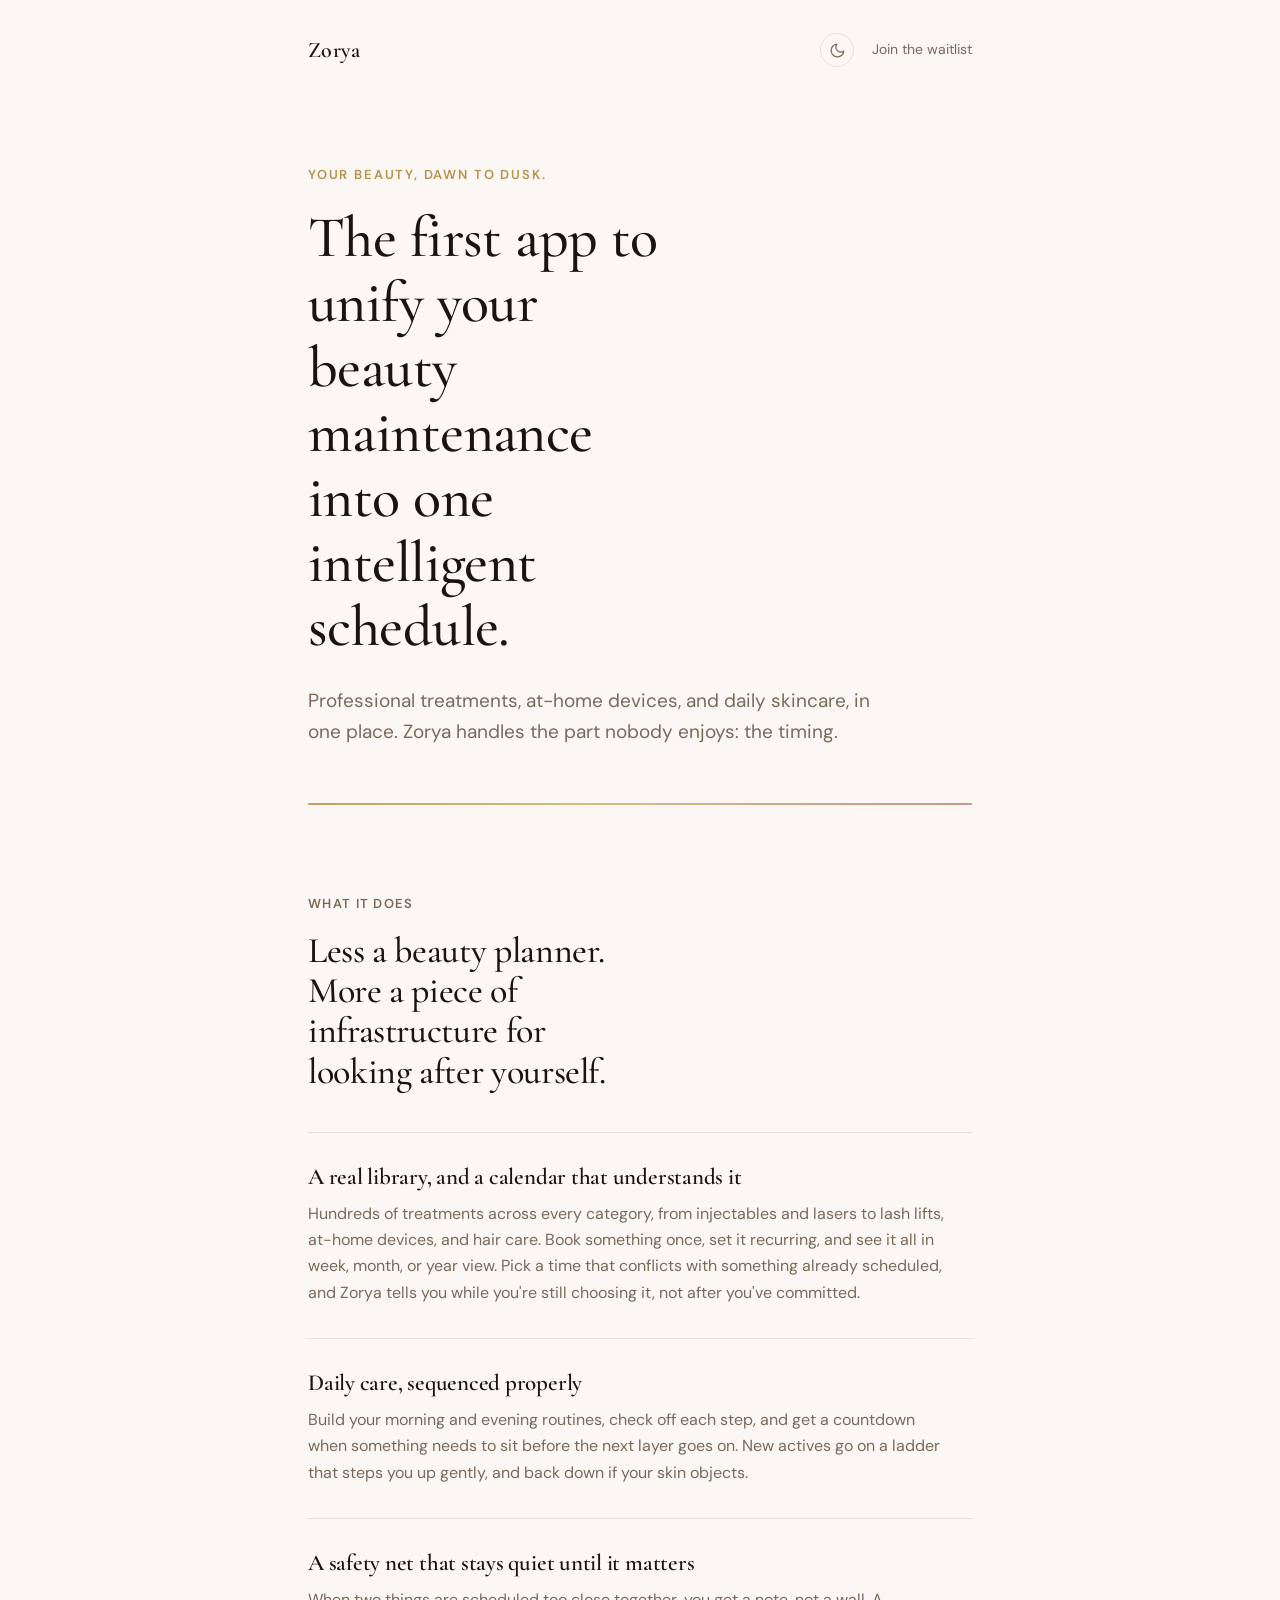
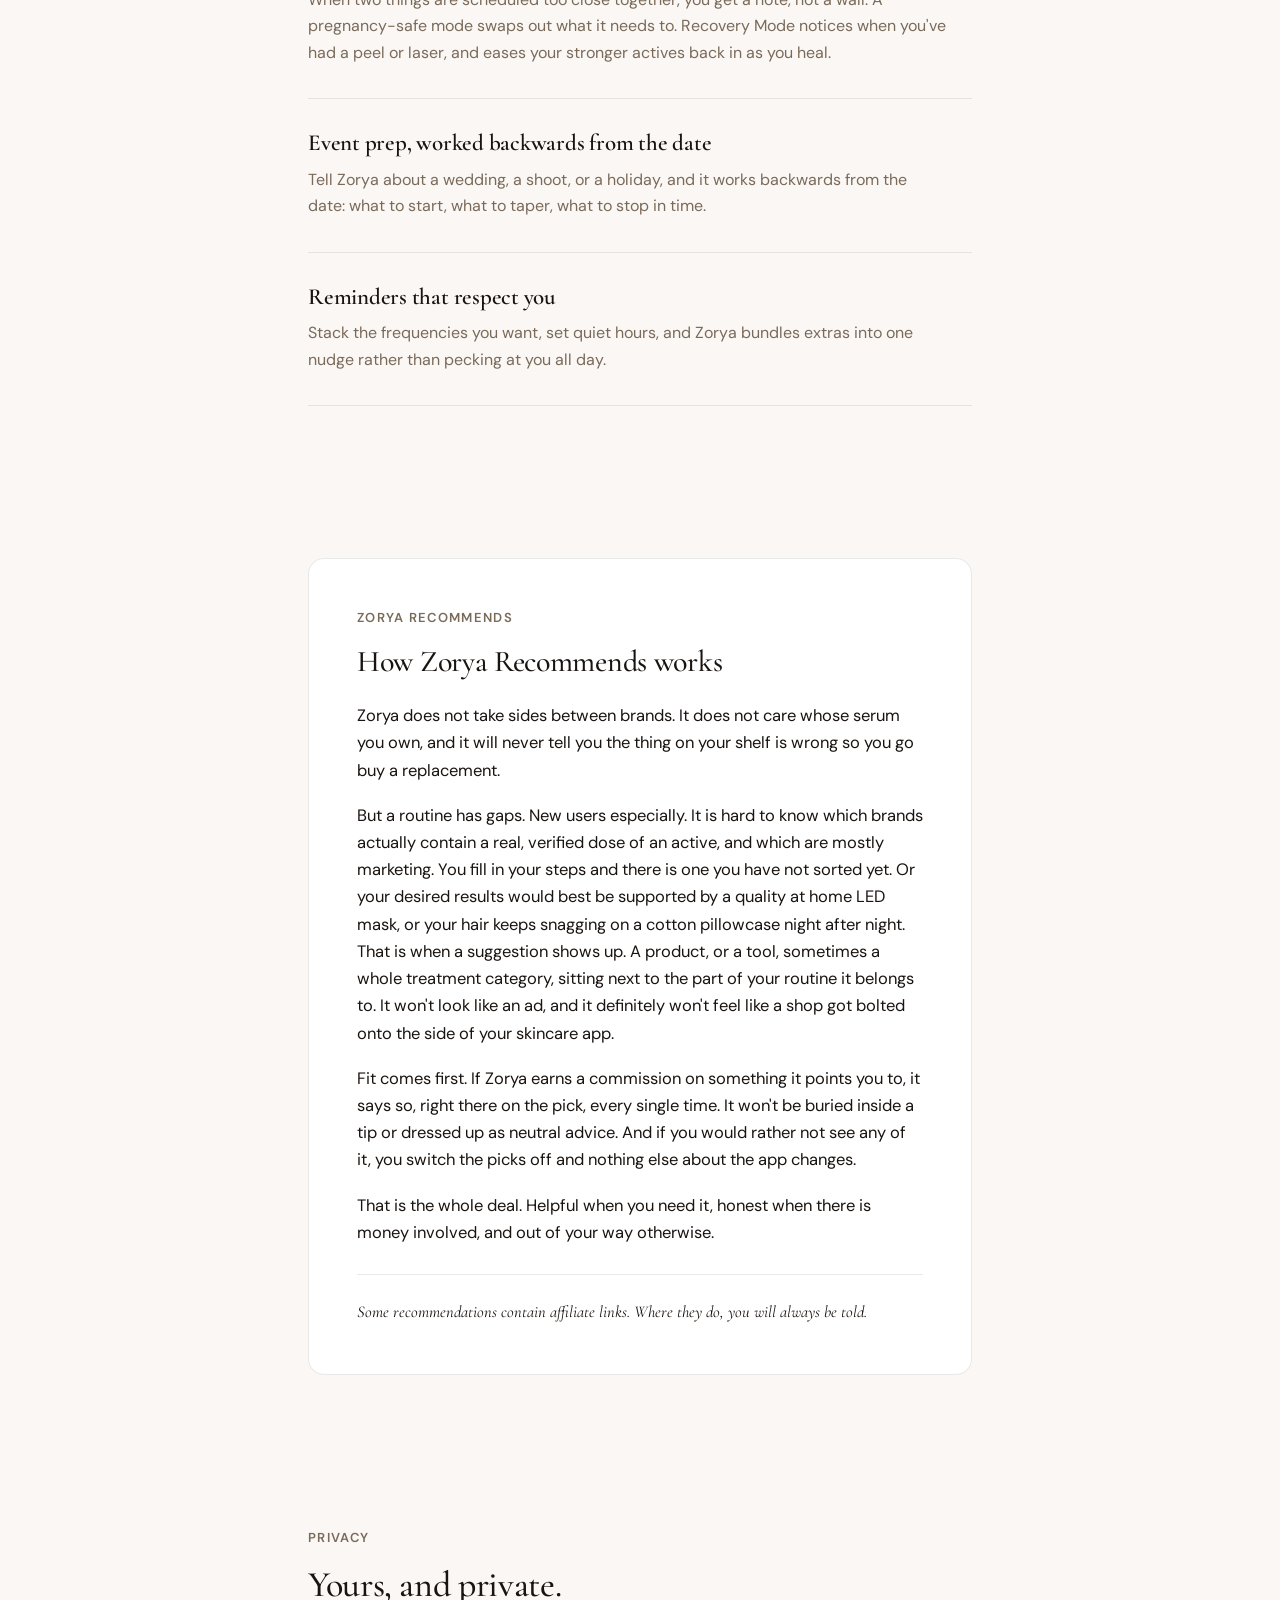
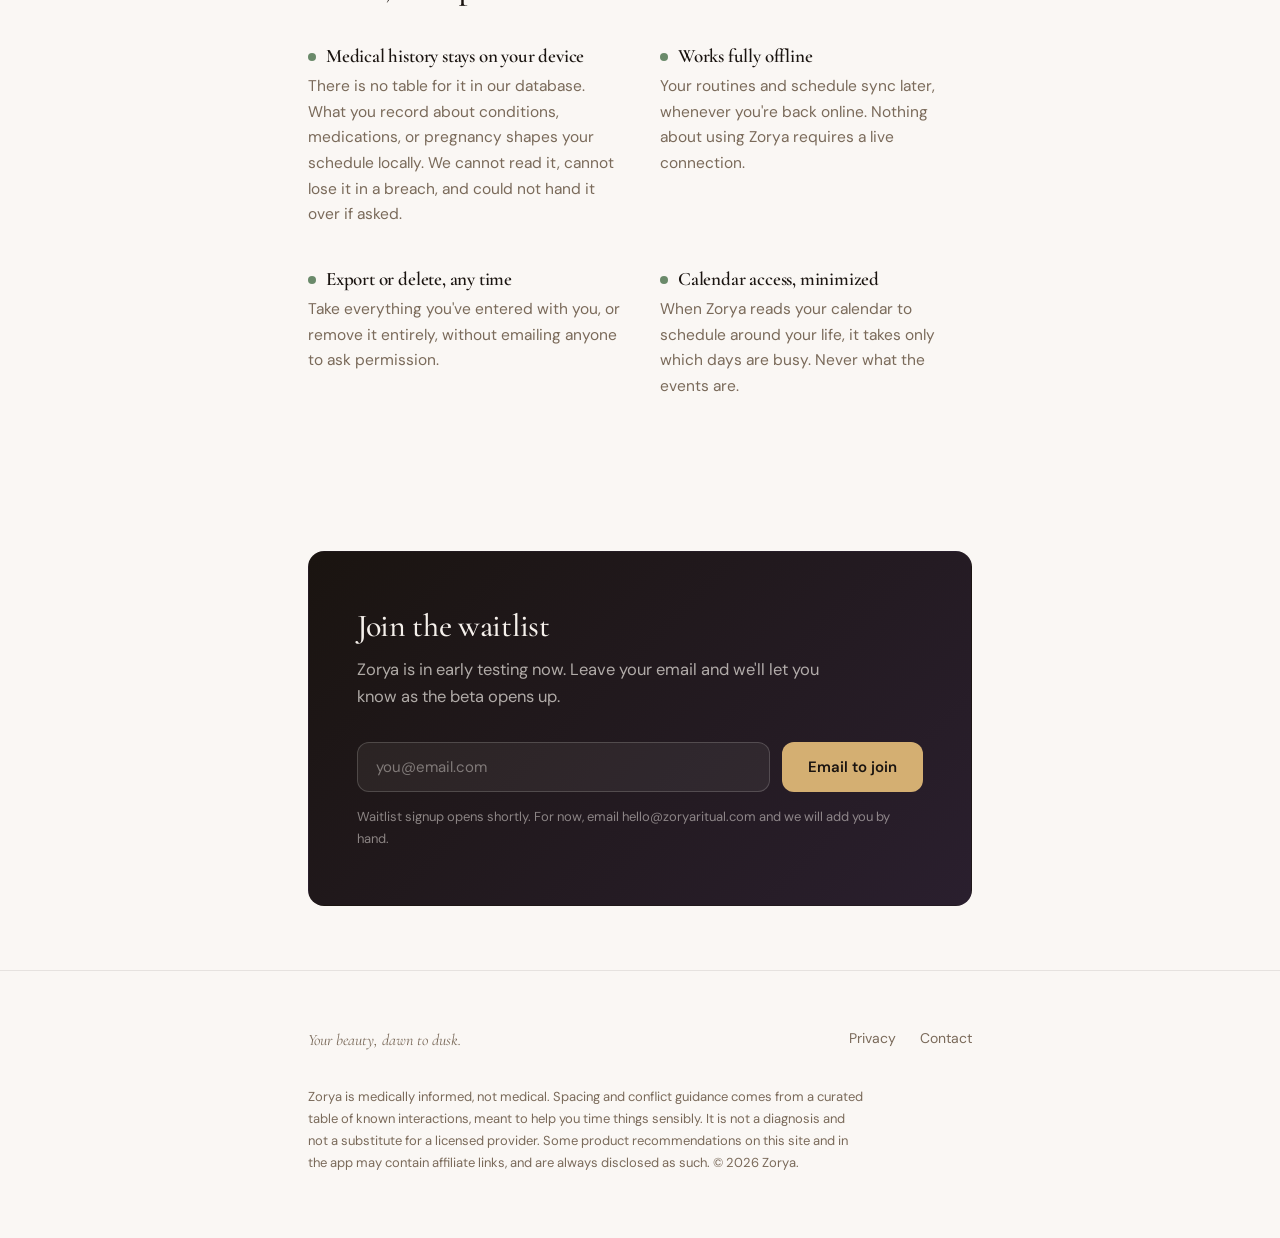
==== index.html @ 67a63877 "Launch zoryaritual.com Static landing page for Zorya, hosted on GitHub Pages.  - index.html: landing" ====
<!DOCTYPE html>
<html lang="en">
<head>
<meta charset="UTF-8">
<meta name="viewport" content="width=device-width, initial-scale=1.0">
<title>Zorya | Beauty infrastructure for the modern routine</title>
<meta name="description" content="Zorya unifies professional treatments, at-home devices, and daily skincare into one intelligently scheduled system.">
<link rel="canonical" href="https://zoryaritual.com/">

<!-- Link previews (messages, socials) -->
<meta property="og:type" content="website">
<meta property="og:site_name" content="Zorya">
<meta property="og:url" content="https://zoryaritual.com/">
<meta property="og:title" content="Zorya | Beauty infrastructure for the modern routine">
<meta property="og:description" content="Professional treatments, at-home devices, and daily skincare, in one place. Zorya handles the part nobody enjoys: the timing.">
<meta name="twitter:card" content="summary_large_image">
<meta name="twitter:title" content="Zorya | Beauty infrastructure for the modern routine">
<meta name="twitter:description" content="Professional treatments, at-home devices, and daily skincare, in one place. Zorya handles the part nobody enjoys: the timing.">
<meta name="theme-color" content="#FAF7F4">

<link rel="icon" href="favicon.svg" type="image/svg+xml">
<link rel="preconnect" href="https://fonts.googleapis.com">
<link rel="preconnect" href="https://fonts.gstatic.com" crossorigin>
<link href="https://fonts.googleapis.com/css2?family=Cormorant+Garamond:ital,wght@0,400;0,500;0,600;1,400&family=DM+Sans:opsz,wght@9..40,400;9..40,500;9..40,600&display=swap" rel="stylesheet">

<!-- Set the theme before first paint so there is no flash. -->
<script>
(function () {
  try {
    var s = localStorage.getItem('zorya-theme');
    var d = s || (window.matchMedia('(prefers-color-scheme: dark)').matches ? 'dark' : 'light');
    document.documentElement.setAttribute('data-theme', d);
  } catch (e) {
    document.documentElement.setAttribute('data-theme', 'light');
  }
})();
</script>

<style>
  /* ---------- Theme tokens ----------
     Light is the original palette. Dark mirrors the app's "Glamour" theme
     from protocol-mobile/src/shared/theme/tokens.ts. */
  :root,
  :root[data-theme="light"] {
    --bg: #FAF7F4;
    --card: #FFFFFF;
    --subtle: #F5F0EB;
    --border: rgba(26, 20, 16, 0.09);
    --text: #1A1410;
    --muted: #7A6A5A;
    --gold: #B8924A;
    --gold-light: #D4AF72;
    --rose: #C4847A;
    --violet: #7A6490;
    --sage: #6A8A6A;

    /* Waitlist panel */
    --wl-a: #1A1410;
    --wl-b: #2A1F2E;
    --wl-border: transparent;
    --wl-text: #F5F0EB;
    --wl-text-muted: rgba(245, 240, 235, 0.68);
    --wl-note: rgba(245, 240, 235, 0.5);
    --wl-field-bg: rgba(245, 240, 235, 0.06);
    --wl-field-border: rgba(245, 240, 235, 0.18);
    --wl-placeholder: rgba(245, 240, 235, 0.42);
    --btn-bg: #D4AF72;
    --btn-bg-hover: #E4C08A;
    --btn-fg: #1A1410;
    --error: #E8A9A0;
  }

  :root[data-theme="dark"] {
    --bg: #0D0A12;
    --card: #17121F;
    --subtle: #201828;
    --border: #2E2240;
    --text: #F5F0EB;
    --muted: #9A8A7A;
    --gold: #C9A84C;
    --gold-light: #E0C070;
    --rose: #C4847A;
    --violet: #9B7FBF;
    --sage: #7AAA7A;

    --wl-a: #17121F;
    --wl-b: #2A1E3A;
    --wl-border: #2E2240;
    --wl-text: #F5F0EB;
    --wl-text-muted: rgba(245, 240, 235, 0.62);
    --wl-note: rgba(245, 240, 235, 0.45);
    --wl-field-bg: rgba(245, 240, 235, 0.05);
    --wl-field-border: #3A2E4A;
    --wl-placeholder: rgba(245, 240, 235, 0.38);
    --btn-bg: #E0C070;
    --btn-bg-hover: #EED08A;
    --btn-fg: #0D0A12;
    --error: #E8A9A0;
  }

  * { box-sizing: border-box; }

  html { scroll-behavior: smooth; }

  body {
    margin: 0;
    background: var(--bg);
    color: var(--text);
    font-family: 'DM Sans', sans-serif;
    font-size: 17px;
    line-height: 1.65;
    -webkit-font-smoothing: antialiased;
    transition: background-color 0.3s ease, color 0.3s ease;
  }

  h1, h2, h3 {
    font-family: 'Cormorant Garamond', serif;
    font-weight: 500;
    line-height: 1.12;
    margin: 0;
    letter-spacing: -0.01em;
  }

  p { margin: 0; }

  a { color: inherit; }

  .wrap {
    max-width: 720px;
    margin: 0 auto;
    padding: 0 28px;
  }

  /* ---------- Nav ---------- */
  .nav {
    padding: 32px 0 0;
  }
  .nav .wrap {
    display: flex;
    align-items: center;
    justify-content: space-between;
    gap: 16px;
  }
  .wordmark {
    font-family: 'Cormorant Garamond', serif;
    font-size: 22px;
    font-weight: 600;
    letter-spacing: 0.02em;
  }
  .nav-right {
    display: flex;
    align-items: center;
    gap: 18px;
  }
  .nav-link {
    font-size: 14px;
    color: var(--muted);
    text-decoration: none;
    border-bottom: 1px solid transparent;
    transition: border-color 0.2s ease, color 0.2s ease;
  }
  .nav-link:hover { color: var(--text); border-color: var(--gold); }

  .theme-toggle {
    display: inline-flex;
    align-items: center;
    justify-content: center;
    width: 34px;
    height: 34px;
    padding: 0;
    border-radius: 50%;
    border: 1px solid var(--border);
    background: transparent;
    color: var(--muted);
    cursor: pointer;
    transition: color 0.2s ease, border-color 0.2s ease, background 0.2s ease;
  }
  .theme-toggle:hover {
    color: var(--gold);
    border-color: var(--gold);
  }
  .theme-toggle:focus-visible {
    outline: 2px solid var(--gold);
    outline-offset: 2px;
  }
  .theme-toggle svg { width: 17px; height: 17px; display: block; }
  :root[data-theme="dark"] .theme-toggle .icon-moon,
  :root[data-theme="light"] .theme-toggle .icon-sun { display: none; }

  /* ---------- Hero ---------- */
  .hero {
    padding: 96px 0 0;
  }
  .eyebrow {
    font-size: 13px;
    letter-spacing: 0.14em;
    text-transform: uppercase;
    color: var(--gold);
    font-weight: 600;
    margin-bottom: 20px;
    display: block;
  }
  .hero h1 {
    font-size: clamp(38px, 6vw, 58px);
    max-width: 13ch;
  }
  .hero .sub {
    margin-top: 26px;
    font-size: 19px;
    color: var(--muted);
    max-width: 46ch;
    line-height: 1.6;
  }

  /* ---------- Signature: dawn-to-dusk thread ---------- */
  .thread {
    margin-top: 56px;
    height: 2px;
    width: 100%;
    border-radius: 2px;
    background: linear-gradient(
      90deg,
      var(--gold) 0%,
      var(--gold-light) 22%,
      var(--rose) 50%,
      var(--violet) 78%,
      var(--gold) 100%
    );
    background-size: 200% 100%;
    animation: drift 14s linear infinite;
    opacity: 0.85;
  }
  @keyframes drift {
    0% { background-position: 0% 0%; }
    100% { background-position: 200% 0%; }
  }

  /* ---------- Sections ---------- */
  section { padding: 88px 0; }
  section.tight { padding: 64px 0; }

  .section-label {
    font-size: 13px;
    letter-spacing: 0.1em;
    text-transform: uppercase;
    color: var(--muted);
    font-weight: 600;
    margin-bottom: 16px;
    display: block;
  }

  h2.section-title {
    font-size: clamp(28px, 4vw, 36px);
    max-width: 20ch;
    margin-bottom: 40px;
  }

  /* ---------- Capability list ---------- */
  .capabilities {
    display: flex;
    flex-direction: column;
  }
  .capability {
    padding: 32px 0;
    border-top: 1px solid var(--border);
  }
  .capability:last-child { border-bottom: 1px solid var(--border); }
  .capability h3 {
    font-size: 23px;
    font-weight: 600;
    margin-bottom: 10px;
    color: var(--text);
  }
  .capability p {
    color: var(--muted);
    font-size: 16px;
    max-width: 58ch;
  }

  /* ---------- Recommends card ---------- */
  .recommends {
    background: var(--card);
    border-radius: 16px;
    padding: 48px;
    border: 1px solid var(--border);
    transition: background-color 0.3s ease, border-color 0.3s ease;
  }
  .recommends h2 {
    font-size: 30px;
    margin-bottom: 24px;
  }
  .recommends p {
    color: var(--text);
    margin-bottom: 18px;
    font-size: 16.5px;
  }
  .recommends p:last-of-type { margin-bottom: 0; }
  .disclosure-line {
    margin-top: 28px;
    padding-top: 24px;
    border-top: 1px solid var(--border);
    font-style: italic;
    font-family: 'Cormorant Garamond', serif;
    font-size: 17px;
    color: var(--rose);
  }

  /* ---------- Privacy ---------- */
  .privacy-grid {
    display: grid;
    grid-template-columns: 1fr 1fr;
    gap: 40px;
  }
  .privacy-item h3 {
    font-size: 19px;
    font-weight: 600;
    margin-bottom: 8px;
  }
  .privacy-item p {
    color: var(--muted);
    font-size: 15.5px;
  }
  .privacy-item .mark {
    display: inline-block;
    width: 8px;
    height: 8px;
    border-radius: 50%;
    background: var(--sage);
    margin-right: 10px;
    margin-bottom: 1px;
  }

  /* ---------- Waitlist ---------- */
  .waitlist {
    background: linear-gradient(135deg, var(--wl-a) 0%, var(--wl-b) 100%);
    border: 1px solid var(--wl-border);
    border-radius: 16px;
    padding: 56px 48px;
    text-align: left;
    transition: background 0.3s ease, border-color 0.3s ease;
  }
  .waitlist h2 {
    color: var(--wl-text);
    font-size: 32px;
    margin-bottom: 12px;
  }
  .waitlist p.lead {
    color: var(--wl-text-muted);
    font-size: 16.5px;
    max-width: 44ch;
    margin-bottom: 32px;
  }
  .form-row {
    display: flex;
    gap: 12px;
    flex-wrap: wrap;
  }
  .form-row input[type="email"] {
    flex: 1;
    min-width: 220px;
    padding: 14px 18px;
    border-radius: 12px;
    border: 1px solid var(--wl-field-border);
    background: var(--wl-field-bg);
    color: var(--wl-text);
    font-family: 'DM Sans', sans-serif;
    font-size: 15px;
    outline: none;
    transition: border-color 0.2s ease;
  }
  .form-row input[type="email"]::placeholder { color: var(--wl-placeholder); }
  .form-row input[type="email"]:focus { border-color: var(--gold-light); }
  .form-row button {
    padding: 14px 26px;
    border-radius: 12px;
    border: none;
    background: var(--btn-bg);
    color: var(--btn-fg);
    font-family: 'DM Sans', sans-serif;
    font-weight: 600;
    font-size: 15px;
    cursor: pointer;
    transition: background 0.2s ease;
  }
  .form-row button:hover { background: var(--btn-bg-hover); }
  .form-row button[disabled] { opacity: 0.6; cursor: default; }
  .form-row button:focus-visible,
  .form-row input:focus-visible { outline: 2px solid var(--gold-light); outline-offset: 2px; }
  .form-note {
    margin-top: 14px;
    font-size: 13px;
    color: var(--wl-note);
  }
  .form-success {
    display: none;
    color: var(--wl-text);
    font-size: 16px;
    padding: 14px 0 0;
  }
  .form-success.visible { display: block; }
  .form-error {
    display: none;
    color: var(--error);
    font-size: 14px;
    padding: 12px 0 0;
  }
  .form-error.visible { display: block; }

  /* ---------- Footer ---------- */
  footer {
    padding: 56px 0 64px;
    border-top: 1px solid var(--border);
  }
  .footer-grid {
    display: flex;
    justify-content: space-between;
    align-items: flex-start;
    flex-wrap: wrap;
    gap: 24px;
  }
  .footer-links {
    display: flex;
    gap: 24px;
    flex-wrap: wrap;
  }
  .footer-links a {
    font-size: 14px;
    color: var(--muted);
    text-decoration: none;
  }
  .footer-links a:hover { color: var(--text); }
  .footer-tag {
    font-family: 'Cormorant Garamond', serif;
    font-style: italic;
    font-size: 16px;
    color: var(--muted);
  }
  .disclosure-footer {
    margin-top: 32px;
    font-size: 13px;
    color: var(--muted);
    line-height: 1.7;
    max-width: 62ch;
  }

  @media (max-width: 640px) {
    .privacy-grid { grid-template-columns: 1fr; }
    .recommends { padding: 32px 24px; }
    .waitlist { padding: 40px 26px; }
    section { padding: 64px 0; }
    .hero { padding: 64px 0 0; }
  }

  @media (prefers-reduced-motion: reduce) {
    .thread { animation: none; }
    html { scroll-behavior: auto; }
    body, .recommends, .waitlist { transition: none; }
  }
</style>
</head>
<body>

  <nav class="nav">
    <div class="wrap">
      <span class="wordmark">Zorya</span>
      <div class="nav-right">
        <button id="theme-toggle" class="theme-toggle" type="button" aria-label="Switch to dark mode" aria-pressed="false">
          <svg class="icon-moon" viewBox="0 0 24 24" fill="none" stroke="currentColor" stroke-width="1.7" stroke-linecap="round" stroke-linejoin="round" aria-hidden="true">
            <path d="M21 12.79A9 9 0 1 1 11.21 3 7 7 0 0 0 21 12.79z"/>
          </svg>
          <svg class="icon-sun" viewBox="0 0 24 24" fill="none" stroke="currentColor" stroke-width="1.7" stroke-linecap="round" stroke-linejoin="round" aria-hidden="true">
            <circle cx="12" cy="12" r="4.2"/>
            <path d="M12 2v2.2M12 19.8V22M4.5 4.5l1.6 1.6M17.9 17.9l1.6 1.6M2 12h2.2M19.8 12H22M4.5 19.5l1.6-1.6M17.9 6.1l1.6-1.6"/>
          </svg>
        </button>
        <a class="nav-link" href="#waitlist">Join the waitlist</a>
      </div>
    </div>
  </nav>

  <header class="hero">
    <div class="wrap">
      <span class="eyebrow">Your beauty, dawn to dusk.</span>
      <h1>The first app to unify your beauty maintenance into one intelligent schedule.</h1>
      <p class="sub">
        Professional treatments, at-home devices, and daily skincare, in one place.
        Zorya handles the part nobody enjoys: the timing.
      </p>
      <div class="thread" role="presentation"></div>
    </div>
  </header>

  <section id="what-it-does">
    <div class="wrap">
      <span class="section-label">What it does</span>
      <h2 class="section-title">Less a beauty planner. More a piece of infrastructure for looking after yourself.</h2>

      <div class="capabilities">
        <div class="capability">
          <h3>A real library, and a calendar that understands it</h3>
          <p>
            Hundreds of treatments across every category, from injectables and lasers to
            lash lifts, at-home devices, and hair care. Book something once, set it
            recurring, and see it all in week, month, or year view. Pick a time that
            conflicts with something already scheduled, and Zorya tells you while you're
            still choosing it, not after you've committed.
          </p>
        </div>
        <div class="capability">
          <h3>Daily care, sequenced properly</h3>
          <p>
            Build your morning and evening routines, check off each step, and get a
            countdown when something needs to sit before the next layer goes on. New
            actives go on a ladder that steps you up gently, and back down if your skin
            objects.
          </p>
        </div>
        <div class="capability">
          <h3>A safety net that stays quiet until it matters</h3>
          <p>
            When two things are scheduled too close together, you get a note, not a wall.
            A pregnancy-safe mode swaps out what it needs to. Recovery Mode notices when
            you've had a peel or laser, and eases your stronger actives back in as you heal.
          </p>
        </div>
        <div class="capability">
          <h3>Event prep, worked backwards from the date</h3>
          <p>
            Tell Zorya about a wedding, a shoot, or a holiday, and it works backwards from
            the date: what to start, what to taper, what to stop in time.
          </p>
        </div>
        <div class="capability">
          <h3>Reminders that respect you</h3>
          <p>
            Stack the frequencies you want, set quiet hours, and Zorya bundles extras into
            one nudge rather than pecking at you all day.
          </p>
        </div>
      </div>
    </div>
  </section>

  <section class="tight">
    <div class="wrap">
      <div class="recommends">
        <span class="section-label">Zorya Recommends</span>
        <h2>How Zorya Recommends works</h2>

        <p>Zorya does not take sides between brands. It does not care whose serum you own, and it will never tell you the thing on your shelf is wrong so you go buy a replacement.</p>

        <p>But a routine has gaps. New users especially. It is hard to know which brands actually contain a real, verified dose of an active, and which are mostly marketing. You fill in your steps and there is one you have not sorted yet. Or your desired results would best be supported by a quality at home LED mask, or your hair keeps snagging on a cotton pillowcase night after night. That is when a suggestion shows up. A product, or a tool, sometimes a whole treatment category, sitting next to the part of your routine it belongs to. It won't look like an ad, and it definitely won't feel like a shop got bolted onto the side of your skincare app.</p>

        <p>Fit comes first. If Zorya earns a commission on something it points you to, it says so, right there on the pick, every single time. It won't be buried inside a tip or dressed up as neutral advice. And if you would rather not see any of it, you switch the picks off and nothing else about the app changes.</p>

        <p>That is the whole deal. Helpful when you need it, honest when there is money involved, and out of your way otherwise.</p>

        <p class="disclosure-line">Some recommendations contain affiliate links. Where they do, you will always be told.</p>
      </div>
    </div>
  </section>

  <section id="privacy">
    <div class="wrap">
      <span class="section-label">Privacy</span>
      <h2 class="section-title">Yours, and private.</h2>

      <div class="privacy-grid">
        <div class="privacy-item">
          <h3><span class="mark"></span>Medical history stays on your device</h3>
          <p>
            There is no table for it in our database. What you record about conditions,
            medications, or pregnancy shapes your schedule locally. We cannot read it,
            cannot lose it in a breach, and could not hand it over if asked.
          </p>
        </div>
        <div class="privacy-item">
          <h3><span class="mark"></span>Works fully offline</h3>
          <p>
            Your routines and schedule sync later, whenever you're back online. Nothing
            about using Zorya requires a live connection.
          </p>
        </div>
        <div class="privacy-item">
          <h3><span class="mark"></span>Export or delete, any time</h3>
          <p>
            Take everything you've entered with you, or remove it entirely, without
            emailing anyone to ask permission.
          </p>
        </div>
        <div class="privacy-item">
          <h3><span class="mark"></span>Calendar access, minimized</h3>
          <p>
            When Zorya reads your calendar to schedule around your life, it takes only
            which days are busy. Never what the events are.
          </p>
        </div>
      </div>
    </div>
  </section>

  <section id="waitlist" class="tight">
    <div class="wrap">
      <div class="waitlist">
        <h2>Join the waitlist</h2>
        <p class="lead">
          Zorya is in early testing now. Leave your email and we'll let you know as
          the beta opens up.
        </p>

        <form id="waitlist-form" novalidate>
          <div class="form-row">
            <label for="email" style="position:absolute; left:-9999px;">Email address</label>
            <input type="email" id="email" name="email" placeholder="you@email.com" required autocomplete="email">
            <button type="submit" id="submit-btn">Join the waitlist</button>
          </div>
          <p class="form-note" id="form-note">No spam. Just a note when there's a seat for you.</p>
          <p class="form-success" id="form-success" role="status">You're on the list. We'll be in touch.</p>
          <p class="form-error" id="form-error" role="alert"></p>
        </form>
      </div>
    </div>
  </section>

  <footer>
    <div class="wrap">
      <div class="footer-grid">
        <span class="footer-tag">Your beauty, dawn to dusk.</span>
        <div class="footer-links">
          <a href="privacy.html">Privacy</a>
          <a href="mailto:hello@zoryaritual.com">Contact</a>
        </div>
      </div>
      <p class="disclosure-footer">
        Zorya is medically informed, not medical. Spacing and conflict guidance comes from
        a curated table of known interactions, meant to help you time things sensibly.
        It is not a diagnosis and not a substitute for a licensed provider. Some product
        recommendations on this site and in the app may contain affiliate links, and are
        always disclosed as such. &copy; <span id="year"></span> Zorya.
      </p>
    </div>
  </footer>

  <script src="theme.js"></script>
  <script>
    document.getElementById('year').textContent = new Date().getFullYear();

    // ---------------------------------------------------------------
    // Waitlist form.
    //
    // TO GO LIVE: create a form at https://formspree.io (free, no card),
    // then paste the endpoint it gives you between the quotes below.
    // It looks like: https://formspree.io/f/abcdwxyz
    //
    // Until that is filled in, the form deliberately does NOT claim a
    // signup it cannot capture. It routes to email instead.
    // ---------------------------------------------------------------
    var FORMSPREE_ENDPOINT = '';

    var CONTACT_EMAIL = 'hello@zoryaritual.com';

    var form = document.getElementById('waitlist-form');
    var row = form.querySelector('.form-row');
    var note = document.getElementById('form-note');
    var success = document.getElementById('form-success');
    var errorEl = document.getElementById('form-error');
    var btn = document.getElementById('submit-btn');
    var input = document.getElementById('email');

    var wired = FORMSPREE_ENDPOINT.indexOf('formspree.io') !== -1;

    if (!wired) {
      // No backend yet: be honest about it rather than faking a confirmation.
      btn.textContent = 'Email to join';
      note.textContent = 'Waitlist signup opens shortly. For now, email ' + CONTACT_EMAIL + ' and we will add you by hand.';
    }

    function showError(msg) {
      errorEl.textContent = msg;
      errorEl.classList.add('visible');
    }

    form.addEventListener('submit', function (e) {
      e.preventDefault();
      errorEl.classList.remove('visible');

      var value = input.value.trim();

      if (!wired) {
        window.location.href =
          'mailto:' + CONTACT_EMAIL +
          '?subject=' + encodeURIComponent('Zorya waitlist') +
          '&body=' + encodeURIComponent('Please add me to the Zorya waitlist.\n\n' + value);
        return;
      }

      if (!value || value.indexOf('@') === -1) {
        showError('Please enter a valid email address.');
        input.focus();
        return;
      }

      btn.disabled = true;
      btn.textContent = 'Joining...';

      fetch(FORMSPREE_ENDPOINT, {
        method: 'POST',
        headers: { 'Accept': 'application/json', 'Content-Type': 'application/json' },
        body: JSON.stringify({ email: value })
      })
        .then(function (res) {
          if (!res.ok) { throw new Error('Bad status ' + res.status); }
          row.style.display = 'none';
          note.style.display = 'none';
          success.classList.add('visible');
        })
        .catch(function () {
          btn.disabled = false;
          btn.textContent = 'Join the waitlist';
          showError('Something went wrong. Please try again, or email ' + CONTACT_EMAIL + '.');
        });
    });
  </script>

</body>
</html>
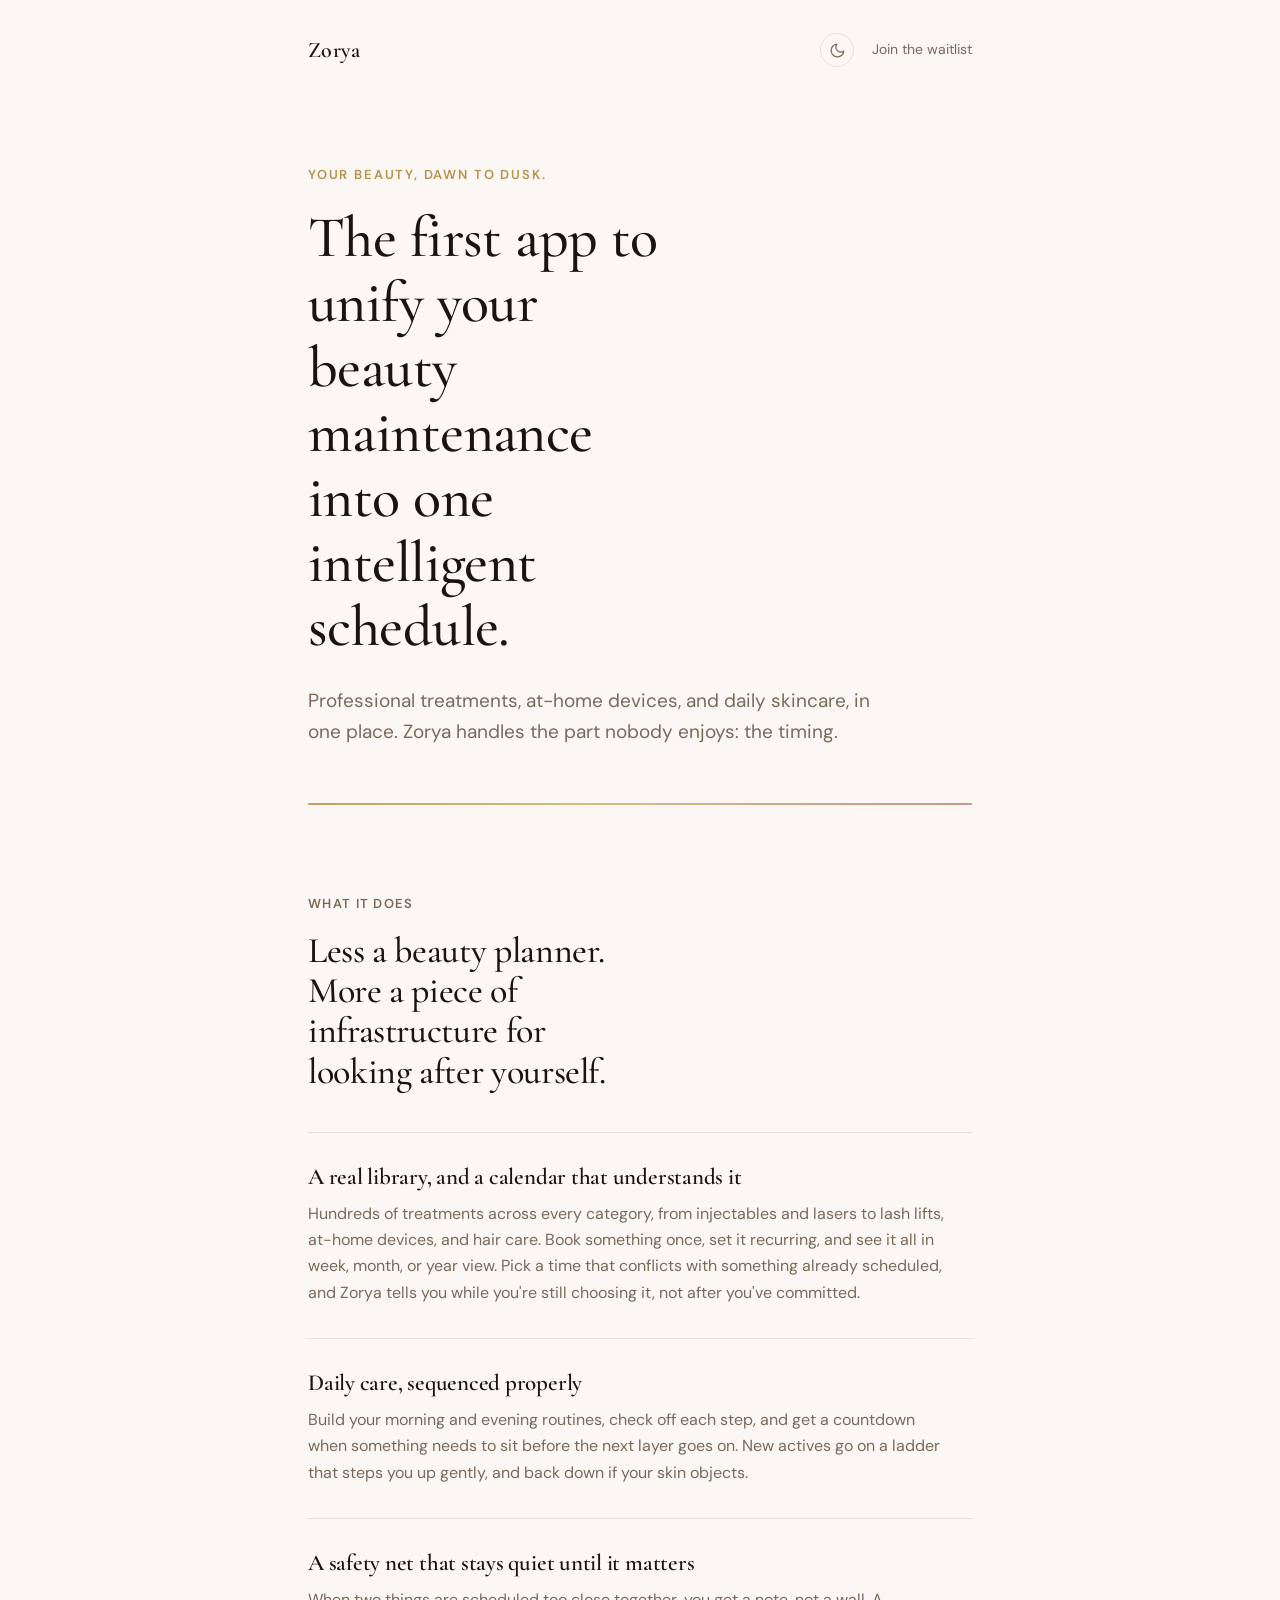
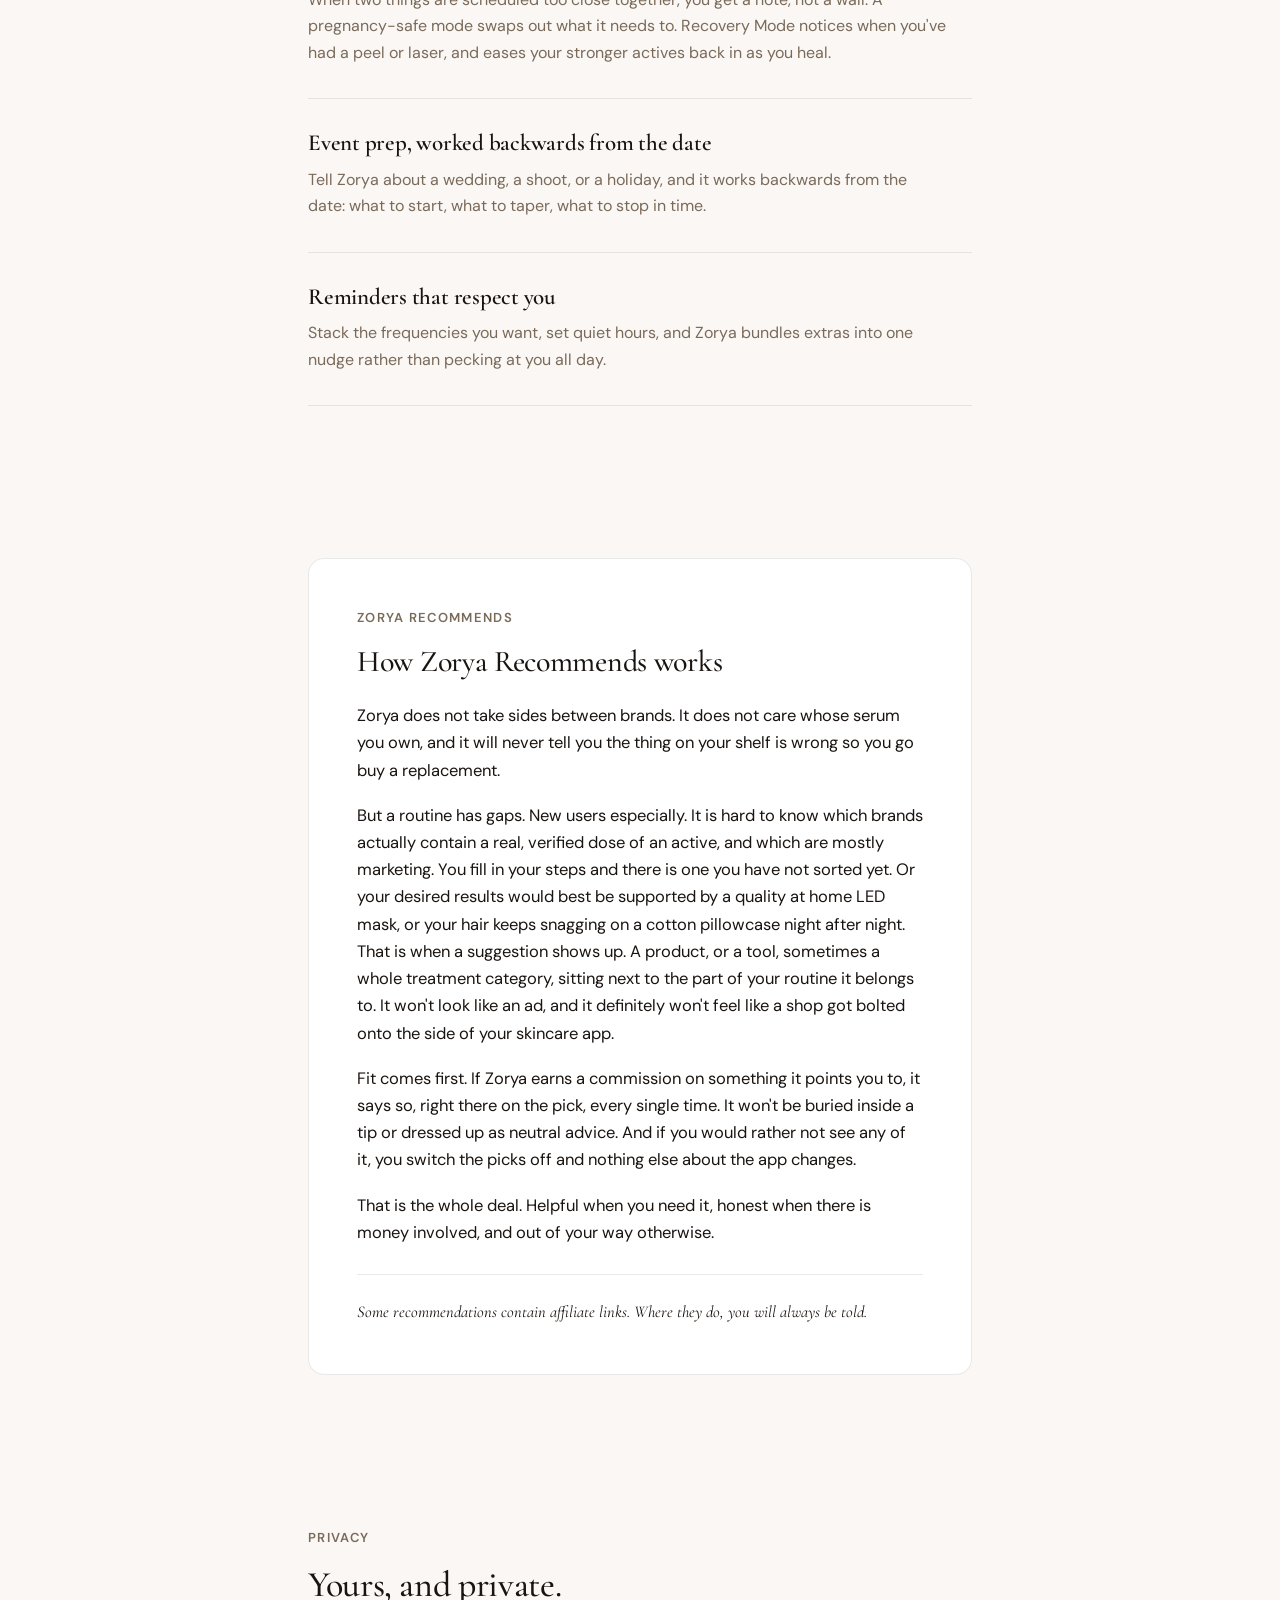
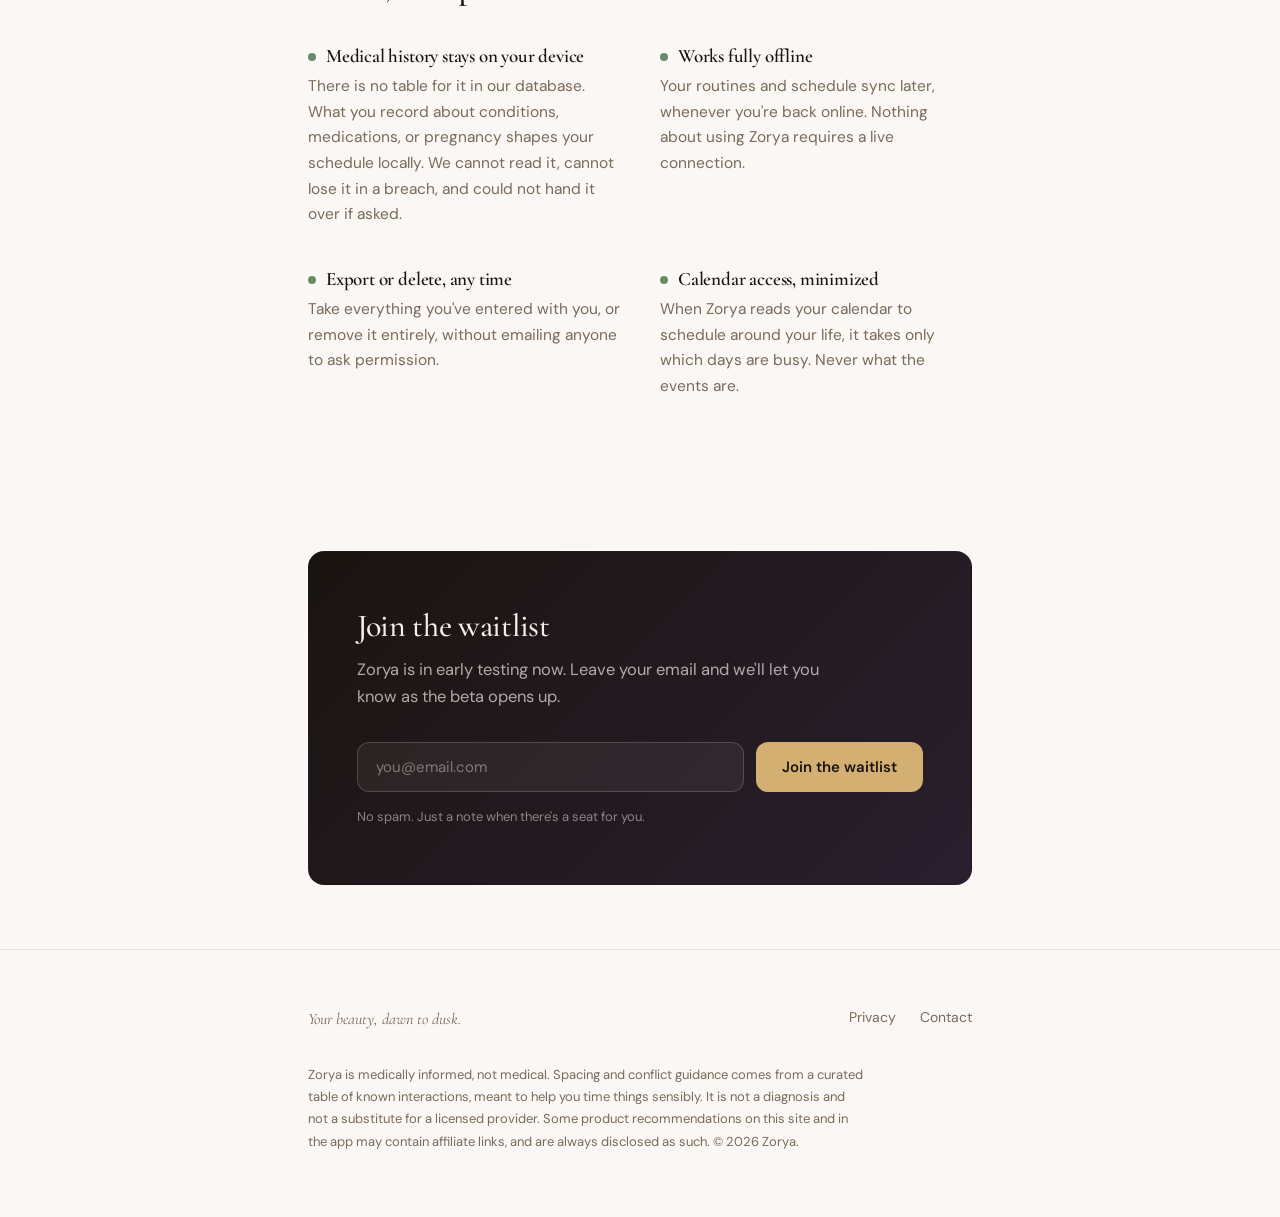
==== commit fb3de36b: "Connect the waitlist form to Formspree Signups now save to the Zorya Waitlist form, which emails hel" ====
--- a/index.html
+++ b/index.html
@@ -355,6 +355,15 @@
     gap: 12px;
     flex-wrap: wrap;
   }
+  /* Honeypot. Off-screen rather than display:none, because some bots
+     skip fields that are explicitly hidden. Real people never see it. */
+  .hp {
+    position: absolute;
+    left: -9999px;
+    width: 1px;
+    height: 1px;
+    overflow: hidden;
+  }
   .form-row input[type="email"] {
     flex: 1;
     min-width: 220px;
@@ -611,8 +620,16 @@
         <form id="waitlist-form" novalidate>
           <div class="form-row">
             <label for="email" style="position:absolute; left:-9999px;">Email address</label>
-            <input type="email" id="email" name="email" placeholder="you@email.com" required autocomplete="email">
+            <input type="email" id="email" name="email" placeholder="you@email.com" required autocomplete="email" maxlength="254" spellcheck="false">
             <button type="submit" id="submit-btn">Join the waitlist</button>
+          </div>
+
+          <!-- Honeypot. Named _gotcha, which Formspree also discards server
+               side, so a bot has to beat both checks. tabindex="-1" keeps it
+               out of the keyboard tab order for screen reader users. -->
+          <div class="hp" aria-hidden="true">
+            <label for="company">Company (leave this empty)</label>
+            <input type="text" id="company" name="_gotcha" tabindex="-1" autocomplete="off">
           </div>
           <p class="form-note" id="form-note">No spam. Just a note when there's a seat for you.</p>
           <p class="form-success" id="form-success" role="status">You're on the list. We'll be in touch.</p>
@@ -648,14 +665,14 @@
     // ---------------------------------------------------------------
     // Waitlist form.
     //
-    // TO GO LIVE: create a form at https://formspree.io (free, no card),
-    // then paste the endpoint it gives you between the quotes below.
-    // It looks like: https://formspree.io/f/abcdwxyz
+    // Submissions go to the "Zorya Waitlist" form on Formspree, which
+    // emails hello@zoryaritual.com. Zoho files those alerts under
+    // Notifications, not Inbox.
     //
-    // Until that is filled in, the form deliberately does NOT claim a
+    // If this is ever emptied, the form deliberately does NOT claim a
     // signup it cannot capture. It routes to email instead.
     // ---------------------------------------------------------------
-    var FORMSPREE_ENDPOINT = '';
+    var FORMSPREE_ENDPOINT = 'https://formspree.io/f/meaqblne';
 
     var CONTACT_EMAIL = 'hello@zoryaritual.com';
 
@@ -666,8 +683,38 @@
     var errorEl = document.getElementById('form-error');
     var btn = document.getElementById('submit-btn');
     var input = document.getElementById('email');
+    var honeypot = document.getElementById('company');
 
     var wired = FORMSPREE_ENDPOINT.indexOf('formspree.io') !== -1;
+
+    // A value beginning with one of these is treated as a formula by Excel
+    // and Google Sheets, so an exported waitlist CSV could execute it. No
+    // mainstream provider issues addresses starting with them.
+    var FORMULA_STARTERS = ['=', '+', '-', '@'];
+    var EMAIL_PATTERN = /^[^\s@]+@[^\s@]+\.[^\s@]{2,}$/;
+
+    function validationError(value) {
+      if (!value) {
+        return 'Please enter your email address.';
+      }
+      if (value.length > 254) {
+        return 'That email address is too long.';
+      }
+      if (FORMULA_STARTERS.indexOf(value.charAt(0)) !== -1) {
+        return 'Please enter an address starting with a letter or a number.';
+      }
+      if (!EMAIL_PATTERN.test(value)) {
+        return 'Please enter a valid email address.';
+      }
+      return null;
+    }
+
+    function showSuccess() {
+      row.style.display = 'none';
+      note.style.display = 'none';
+      errorEl.classList.remove('visible');
+      success.classList.add('visible');
+    }
 
     if (!wired) {
       // No backend yet: be honest about it rather than faking a confirmation.
@@ -684,7 +731,21 @@
       e.preventDefault();
       errorEl.classList.remove('visible');
 
+      // A bot filled a field no person can see. Show the ordinary success
+      // state so it learns nothing, and send nothing anywhere.
+      if (honeypot.value !== '') {
+        showSuccess();
+        return;
+      }
+
       var value = input.value.trim();
+
+      var problem = validationError(value);
+      if (problem) {
+        showError(problem);
+        input.focus();
+        return;
+      }
 
       if (!wired) {
         window.location.href =
@@ -694,25 +755,17 @@
         return;
       }
 
-      if (!value || value.indexOf('@') === -1) {
-        showError('Please enter a valid email address.');
-        input.focus();
-        return;
-      }
-
       btn.disabled = true;
       btn.textContent = 'Joining...';
 
       fetch(FORMSPREE_ENDPOINT, {
         method: 'POST',
         headers: { 'Accept': 'application/json', 'Content-Type': 'application/json' },
-        body: JSON.stringify({ email: value })
+        body: JSON.stringify({ email: value, _subject: 'New Zorya waitlist signup' })
       })
         .then(function (res) {
           if (!res.ok) { throw new Error('Bad status ' + res.status); }
-          row.style.display = 'none';
-          note.style.display = 'none';
-          success.classList.add('visible');
+          showSuccess();
         })
         .catch(function () {
           btn.disabled = false;
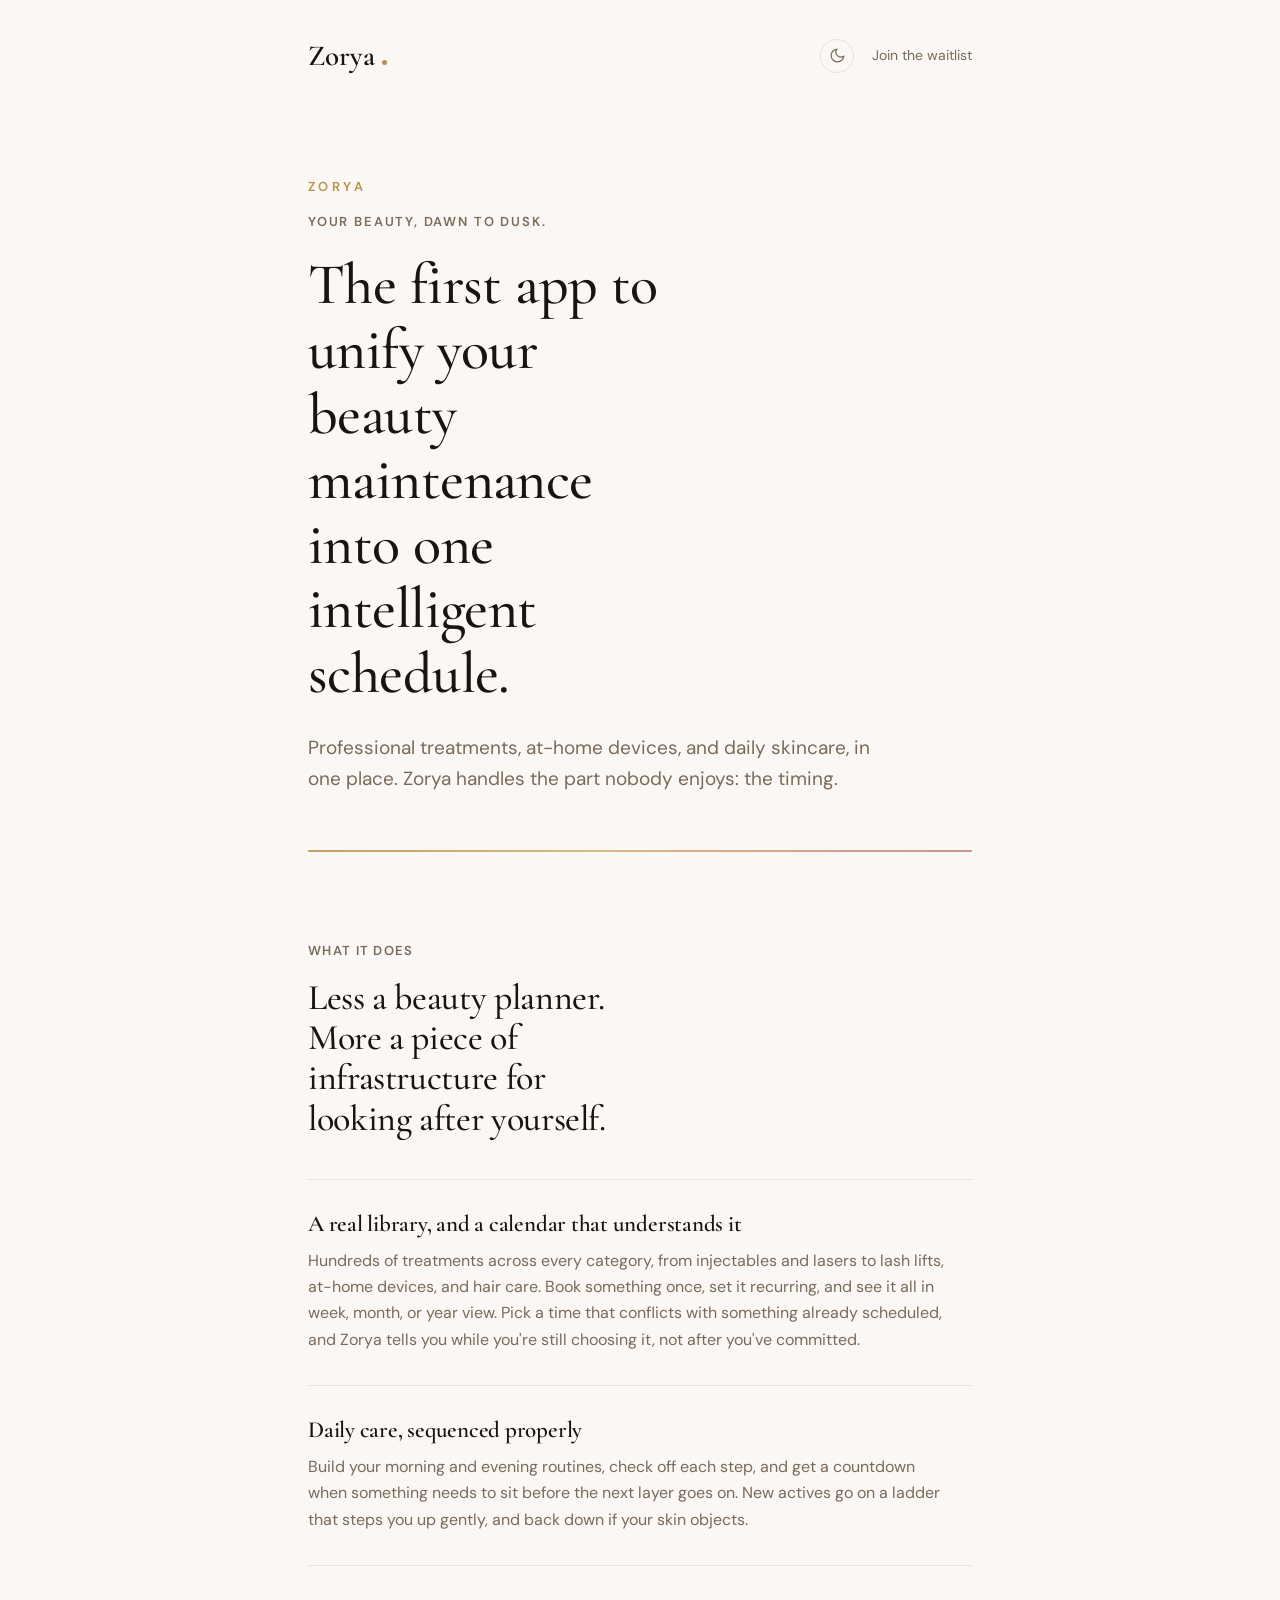
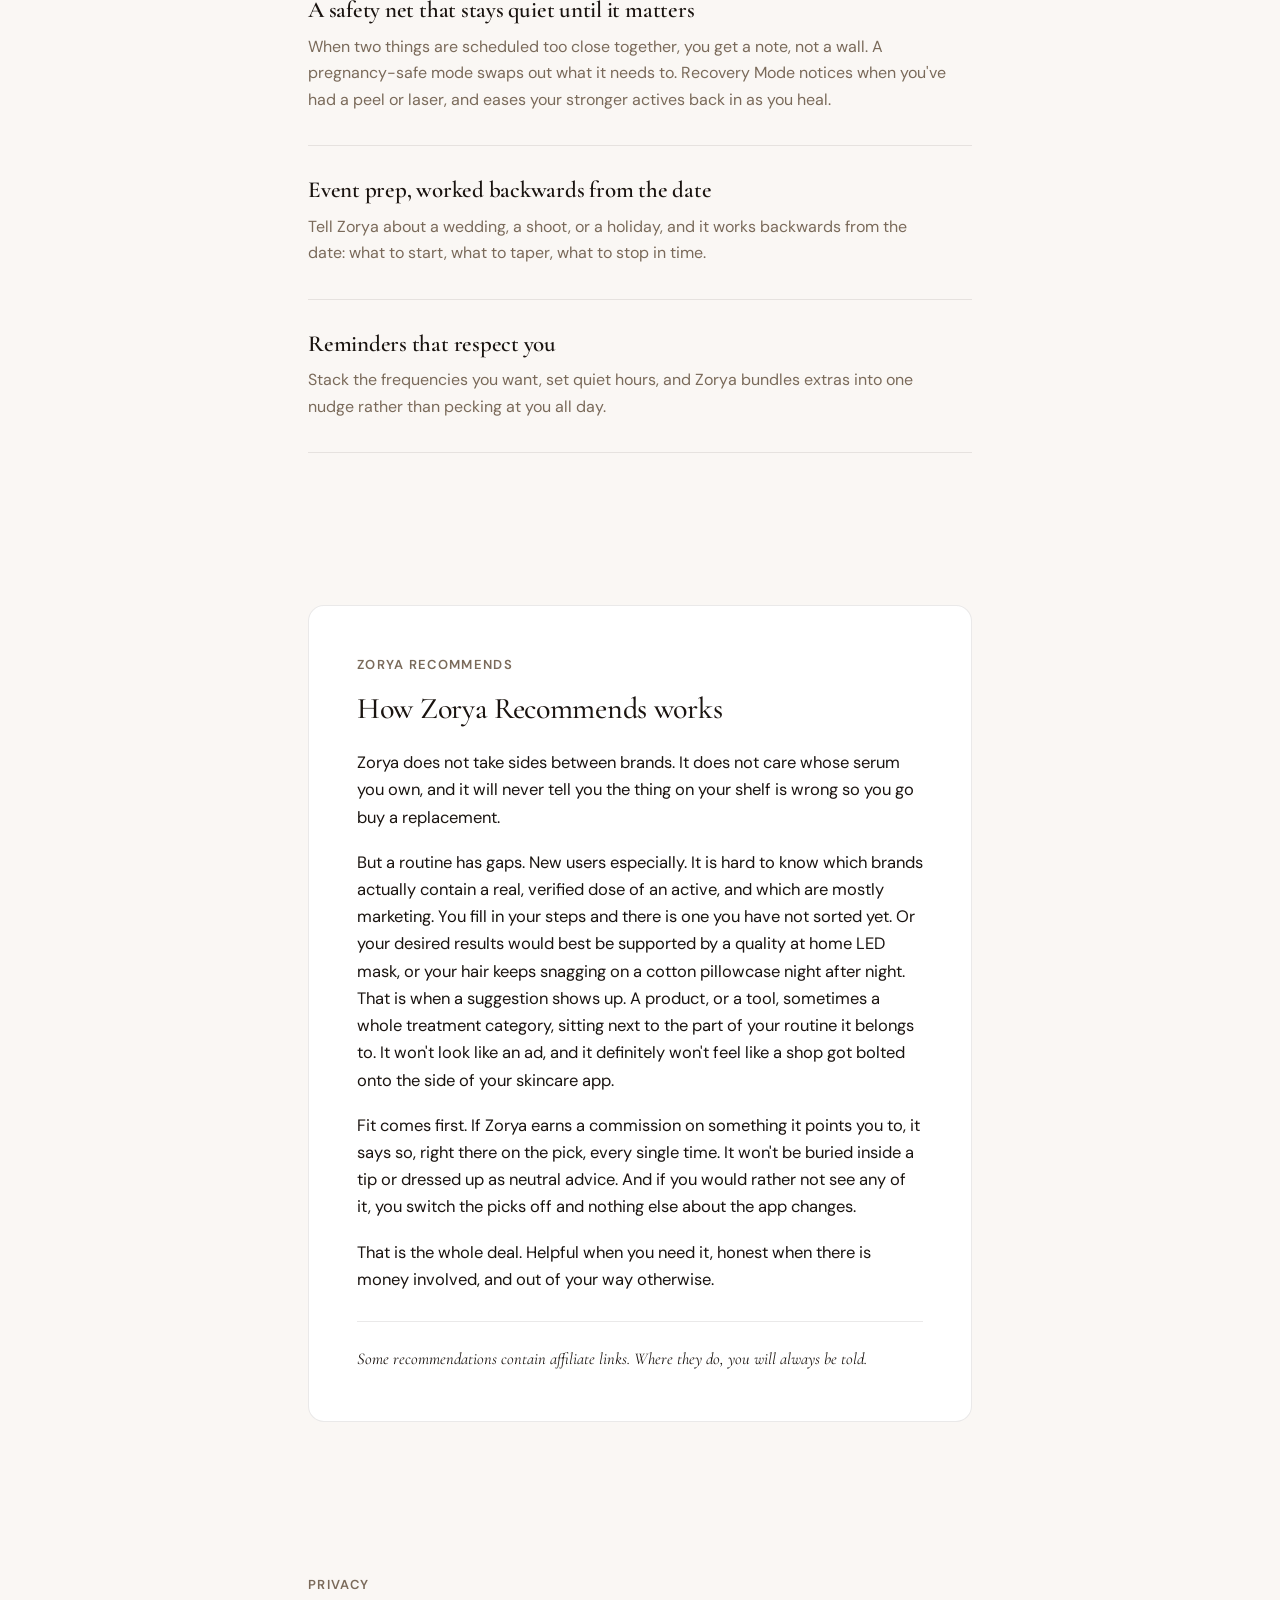
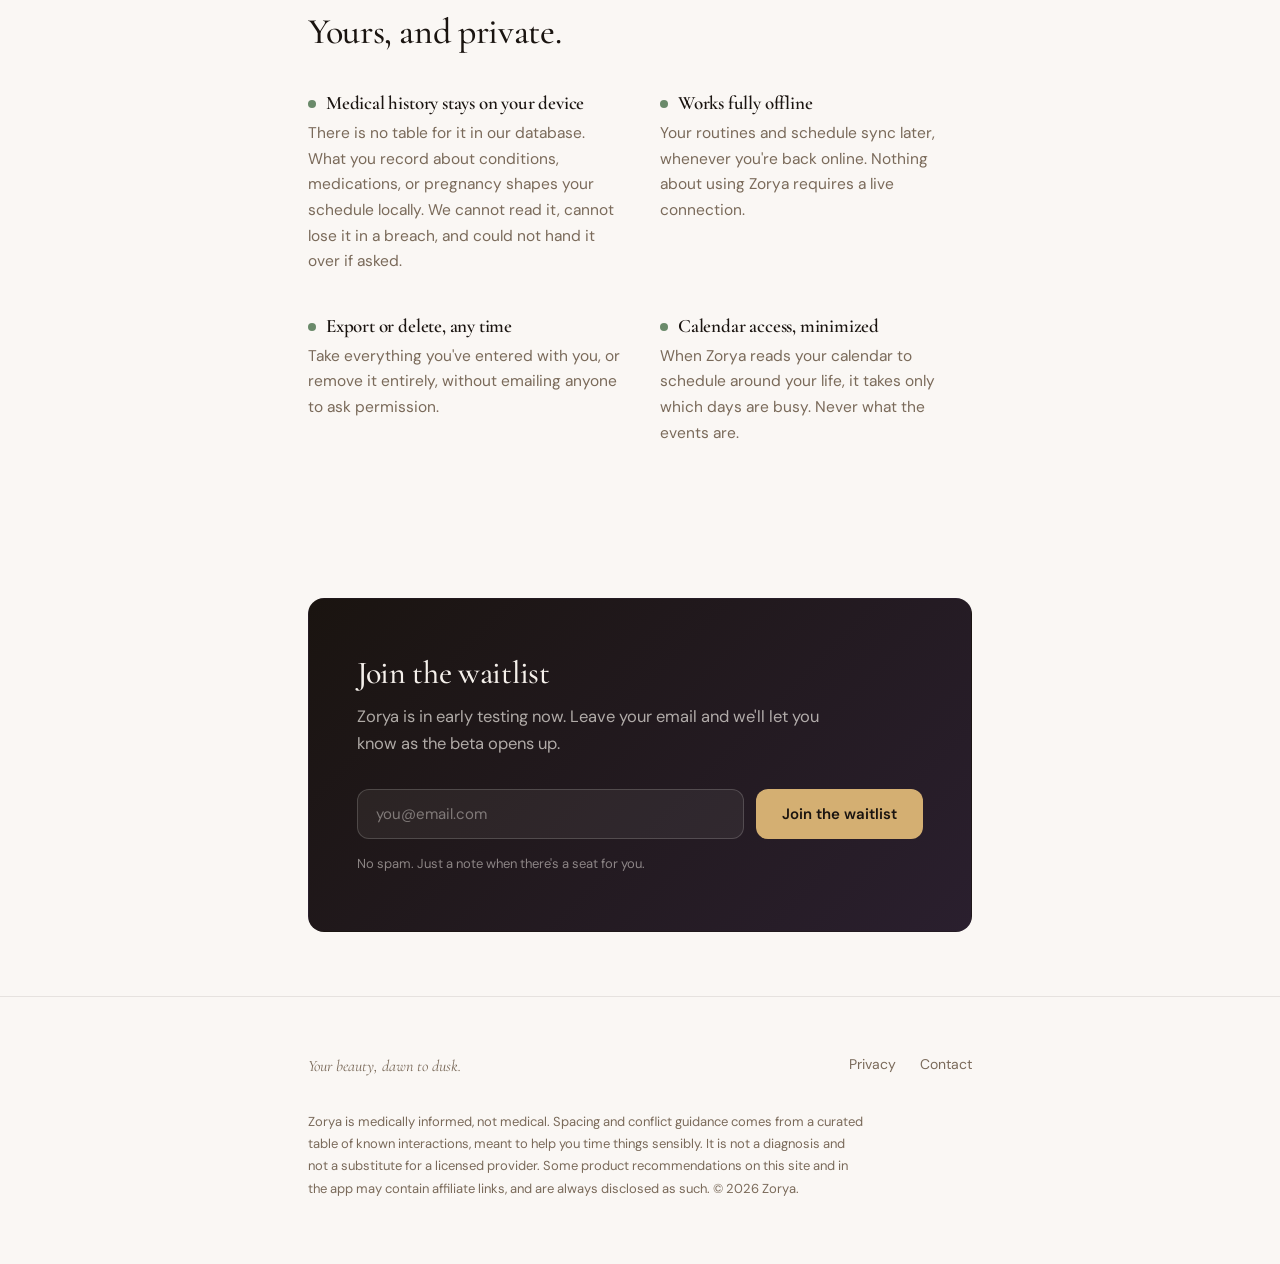
==== commit 902b02bc: "Give the Zorya wordmark more presence The nav mark grows from 22px to 29px with a small gold dot, ec" ====
--- a/index.html
+++ b/index.html
@@ -142,10 +142,20 @@
     gap: 16px;
   }
   .wordmark {
+    display: inline-flex;
+    align-items: baseline;
+    gap: 7px;
     font-family: 'Cormorant Garamond', serif;
-    font-size: 22px;
+    font-size: 29px;
     font-weight: 600;
-    letter-spacing: 0.02em;
+    letter-spacing: 0.005em;
+  }
+  .wordmark::after {
+    content: '';
+    width: 5px;
+    height: 5px;
+    border-radius: 50%;
+    background: var(--gold);
   }
   .nav-right {
     display: flex;
@@ -191,11 +201,20 @@
   .hero {
     padding: 96px 0 0;
   }
+  .brandmark {
+    font-size: 13px;
+    letter-spacing: 0.26em;
+    text-transform: uppercase;
+    color: var(--gold);
+    font-weight: 600;
+    margin-bottom: 14px;
+    display: block;
+  }
   .eyebrow {
     font-size: 13px;
     letter-spacing: 0.14em;
     text-transform: uppercase;
-    color: var(--gold);
+    color: var(--muted);
     font-weight: 600;
     margin-bottom: 20px;
     display: block;
@@ -489,6 +508,7 @@
 
   <header class="hero">
     <div class="wrap">
+      <span class="brandmark">Zorya</span>
       <span class="eyebrow">Your beauty, dawn to dusk.</span>
       <h1>The first app to unify your beauty maintenance into one intelligent schedule.</h1>
       <p class="sub">
@@ -624,15 +644,20 @@
             <button type="submit" id="submit-btn">Join the waitlist</button>
           </div>
 
-          <!-- Honeypot. Named _gotcha, which Formspree also discards server
+          <!-- Honeypot. Named _gotcha, which the Worker also refuses server
                side, so a bot has to beat both checks. tabindex="-1" keeps it
                out of the keyboard tab order for screen reader users. -->
           <div class="hp" aria-hidden="true">
             <label for="company">Company (leave this empty)</label>
             <input type="text" id="company" name="_gotcha" tabindex="-1" autocomplete="off">
           </div>
+          <!-- Cloudflare Turnstile, the bot check. "interaction-only" keeps it
+               invisible unless Cloudflare needs the visitor to tick a box. -->
+          <div class="cf-turnstile" data-sitekey="0x4AAAAAAEzNyV0gCRdq4oTg"
+               data-appearance="interaction-only" data-callback="onTurnstileToken"
+               data-expired-callback="onTurnstileExpired"></div>
           <p class="form-note" id="form-note">No spam. Just a note when there's a seat for you.</p>
-          <p class="form-success" id="form-success" role="status">You're on the list. We'll be in touch.</p>
+          <p class="form-success" id="form-success" role="status">You're on the list. A welcome note is on its way to your inbox.</p>
           <p class="form-error" id="form-error" role="alert"></p>
         </form>
       </div>
@@ -665,14 +690,15 @@
     // ---------------------------------------------------------------
     // Waitlist form.
     //
-    // Submissions go to the "Zorya Waitlist" form on Formspree, which
-    // emails hello@zoryaritual.com. Zoho files those alerts under
-    // Notifications, not Inbox.
+    // Signups go to the Cloudflare Worker in _worker/, which adds the
+    // person to Resend and triggers the welcome email. See
+    // _worker/README.md for the whole flow.
     //
     // If this is ever emptied, the form deliberately does NOT claim a
     // signup it cannot capture. It routes to email instead.
     // ---------------------------------------------------------------
-    var FORMSPREE_ENDPOINT = 'https://formspree.io/f/meaqblne';
+    var WAITLIST_ENDPOINT = 'https://api.zoryaritual.com/join';
+    var TURNSTILE_WAIT_MS = 8000;
 
     var CONTACT_EMAIL = 'hello@zoryaritual.com';
 
@@ -685,7 +711,30 @@
     var input = document.getElementById('email');
     var honeypot = document.getElementById('company');
 
-    var wired = FORMSPREE_ENDPOINT.indexOf('formspree.io') !== -1;
+    var wired = WAITLIST_ENDPOINT !== '';
+
+    // Turnstile hands over a single-use token once it has decided the
+    // visitor is a person. It usually arrives before anyone clicks.
+    var turnstileToken = '';
+    var tokenWaiters = [];
+    window.onTurnstileToken = function (token) {
+      turnstileToken = token;
+      tokenWaiters.splice(0).forEach(function (resolve) { resolve(token); });
+    };
+    window.onTurnstileExpired = function () { turnstileToken = ''; };
+
+    function waitForToken() {
+      if (turnstileToken) { return Promise.resolve(turnstileToken); }
+      return new Promise(function (resolve) {
+        tokenWaiters.push(resolve);
+        setTimeout(function () { resolve(''); }, TURNSTILE_WAIT_MS);
+      });
+    }
+
+    function freshToken() {
+      turnstileToken = '';
+      if (window.turnstile) { window.turnstile.reset(); }
+    }
 
     // A value beginning with one of these is treated as a formula by Excel
     // and Google Sheets, so an exported waitlist CSV could execute it. No
@@ -758,22 +807,42 @@
       btn.disabled = true;
       btn.textContent = 'Joining...';
 
-      fetch(FORMSPREE_ENDPOINT, {
-        method: 'POST',
-        headers: { 'Accept': 'application/json', 'Content-Type': 'application/json' },
-        body: JSON.stringify({ email: value, _subject: 'New Zorya waitlist signup' })
-      })
+      function fail(message) {
+        btn.disabled = false;
+        btn.textContent = 'Join the waitlist';
+        freshToken();
+        showError(message);
+      }
+
+      waitForToken()
+        .then(function (token) {
+          if (!token) {
+            throw { status: 403 };
+          }
+          return fetch(WAITLIST_ENDPOINT, {
+            method: 'POST',
+            headers: { 'Content-Type': 'application/json' },
+            body: JSON.stringify({ email: value, turnstileToken: token })
+          });
+        })
         .then(function (res) {
-          if (!res.ok) { throw new Error('Bad status ' + res.status); }
+          if (!res.ok) { throw { status: res.status }; }
           showSuccess();
         })
-        .catch(function () {
-          btn.disabled = false;
-          btn.textContent = 'Join the waitlist';
-          showError('Something went wrong. Please try again, or email ' + CONTACT_EMAIL + '.');
+        .catch(function (err) {
+          var status = err && err.status;
+          if (status === 400) {
+            fail('Please enter a valid email address.');
+          } else if (status === 403) {
+            fail('We couldn\'t confirm you\'re not a bot. Please try again, or email ' + CONTACT_EMAIL + '.');
+          } else {
+            fail('Something went wrong. Please try again, or email ' + CONTACT_EMAIL + '.');
+          }
         });
     });
   </script>
+  <!-- Loaded after the script above so its callbacks exist before the widget runs. -->
+  <script src="https://challenges.cloudflare.com/turnstile/v0/api.js" async defer></script>
 
 </body>
 </html>
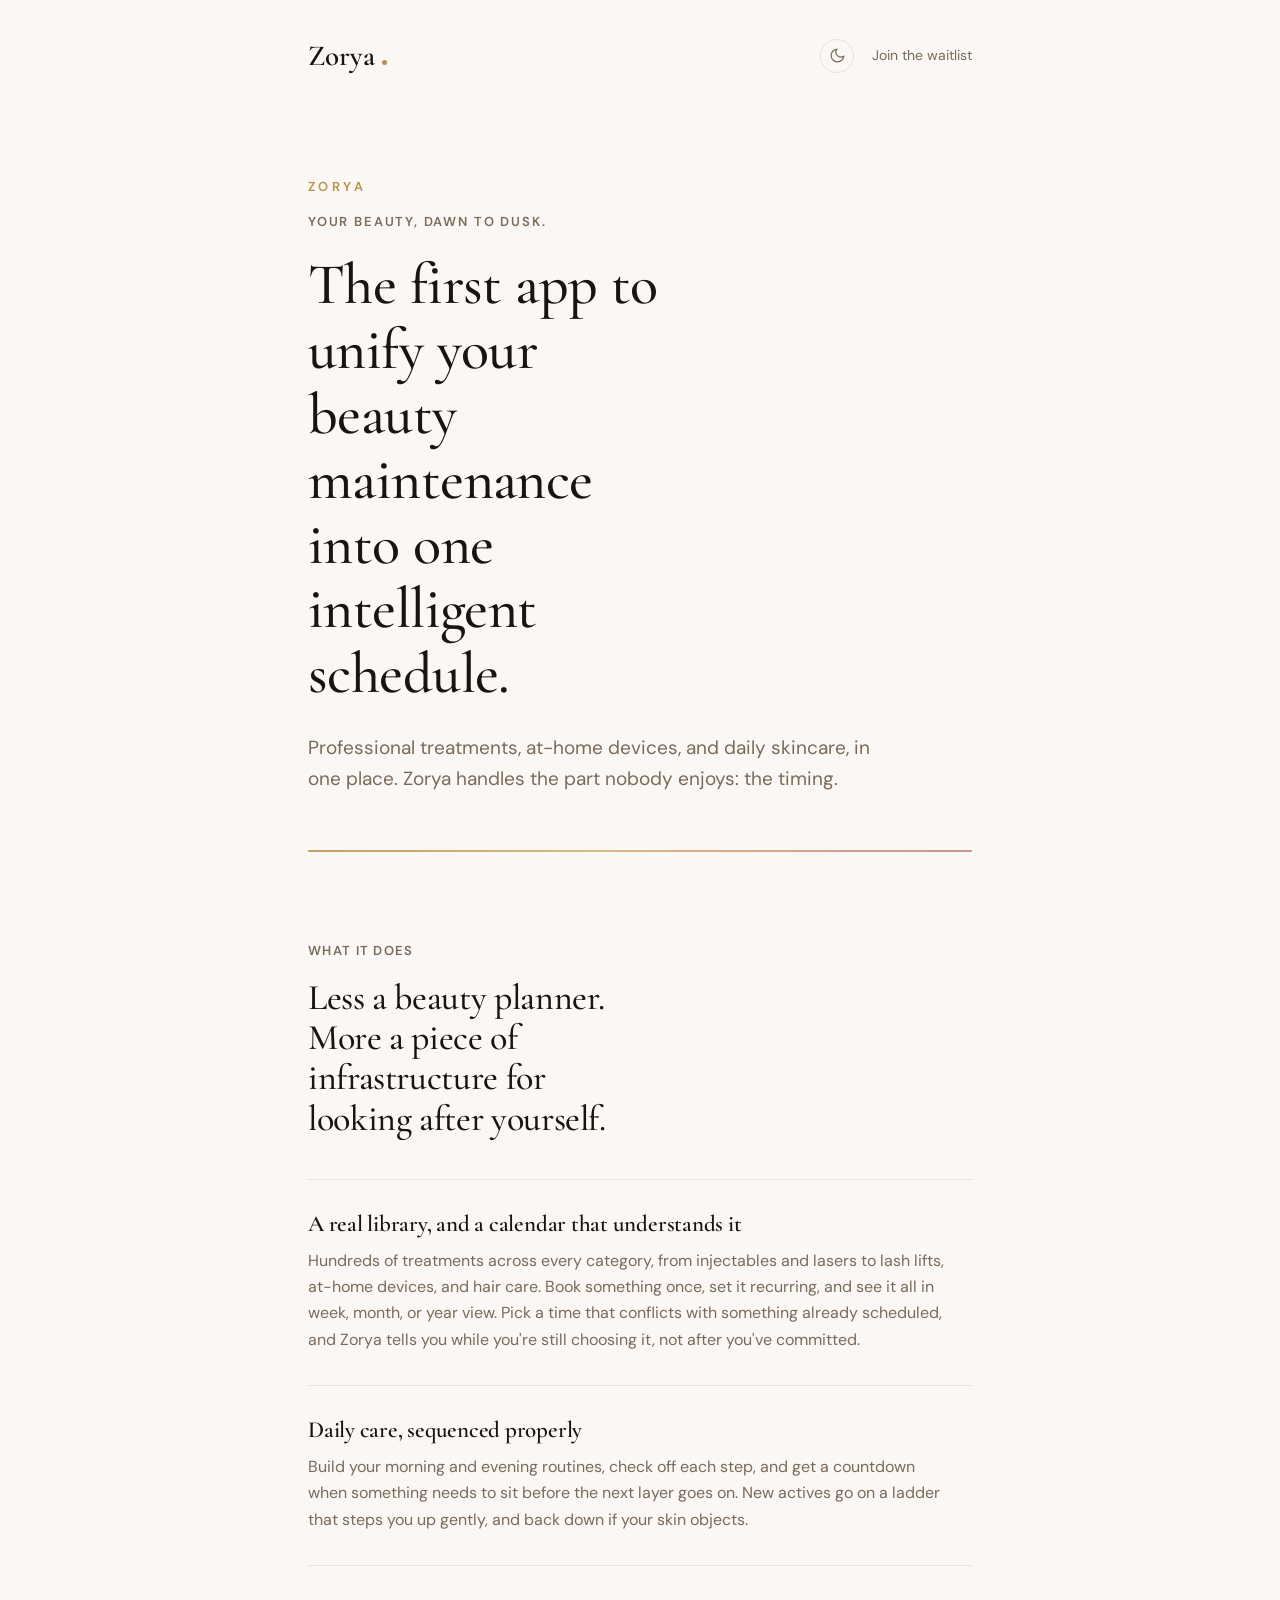
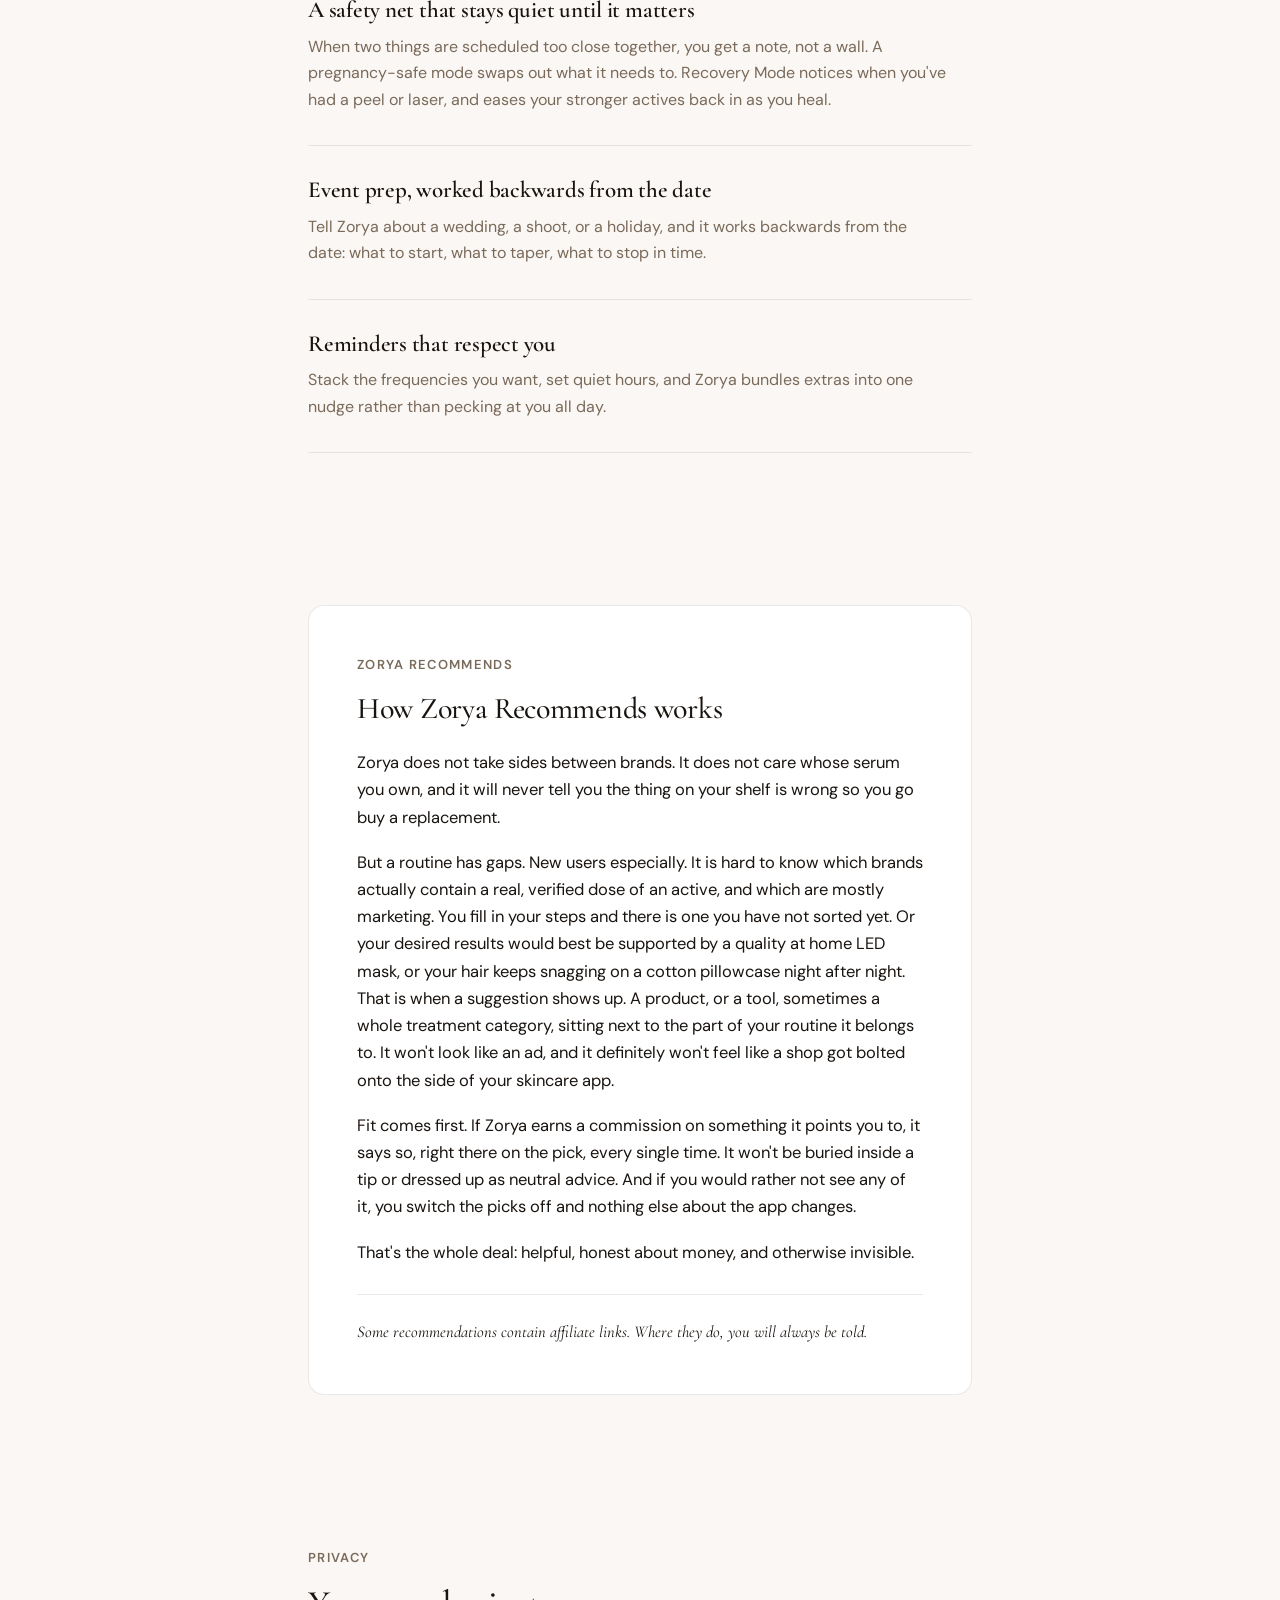
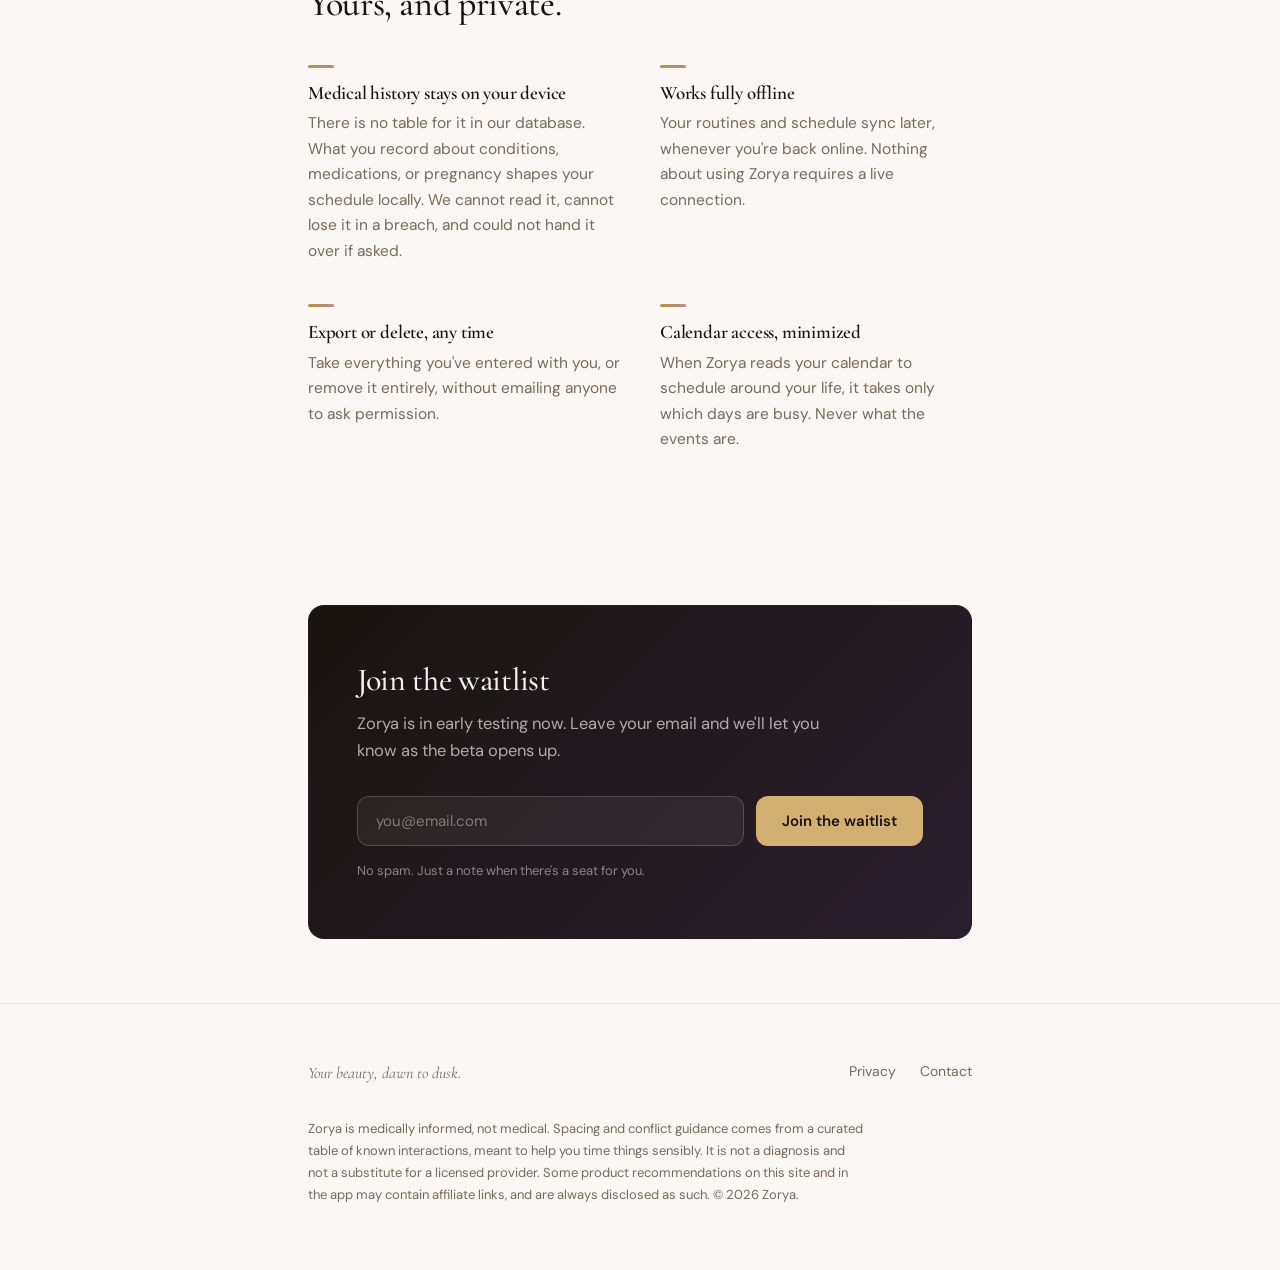
==== commit dff6b53d: "Privacy grid: swap the green dot for the site's own gold-rose mark The uniform sage circle in front " ====
--- a/index.html
+++ b/index.html
@@ -340,13 +340,12 @@
     font-size: 15.5px;
   }
   .privacy-item .mark {
-    display: inline-block;
-    width: 8px;
-    height: 8px;
-    border-radius: 50%;
-    background: var(--sage);
-    margin-right: 10px;
-    margin-bottom: 1px;
+    display: block;
+    width: 26px;
+    height: 3px;
+    border-radius: 2px;
+    background: linear-gradient(90deg, var(--gold), var(--rose));
+    margin-bottom: 14px;
   }
 
   /* ---------- Waitlist ---------- */
@@ -582,7 +581,7 @@
 
         <p>Fit comes first. If Zorya earns a commission on something it points you to, it says so, right there on the pick, every single time. It won't be buried inside a tip or dressed up as neutral advice. And if you would rather not see any of it, you switch the picks off and nothing else about the app changes.</p>
 
-        <p>That is the whole deal. Helpful when you need it, honest when there is money involved, and out of your way otherwise.</p>
+        <p>That's the whole deal: helpful, honest about money, and otherwise invisible.</p>
 
         <p class="disclosure-line">Some recommendations contain affiliate links. Where they do, you will always be told.</p>
       </div>
@@ -596,7 +595,8 @@
 
       <div class="privacy-grid">
         <div class="privacy-item">
-          <h3><span class="mark"></span>Medical history stays on your device</h3>
+          <span class="mark"></span>
+          <h3>Medical history stays on your device</h3>
           <p>
             There is no table for it in our database. What you record about conditions,
             medications, or pregnancy shapes your schedule locally. We cannot read it,
@@ -604,21 +604,24 @@
           </p>
         </div>
         <div class="privacy-item">
-          <h3><span class="mark"></span>Works fully offline</h3>
+          <span class="mark"></span>
+          <h3>Works fully offline</h3>
           <p>
             Your routines and schedule sync later, whenever you're back online. Nothing
             about using Zorya requires a live connection.
           </p>
         </div>
         <div class="privacy-item">
-          <h3><span class="mark"></span>Export or delete, any time</h3>
+          <span class="mark"></span>
+          <h3>Export or delete, any time</h3>
           <p>
             Take everything you've entered with you, or remove it entirely, without
             emailing anyone to ask permission.
           </p>
         </div>
         <div class="privacy-item">
-          <h3><span class="mark"></span>Calendar access, minimized</h3>
+          <span class="mark"></span>
+          <h3>Calendar access, minimized</h3>
           <p>
             When Zorya reads your calendar to schedule around your life, it takes only
             which days are busy. Never what the events are.
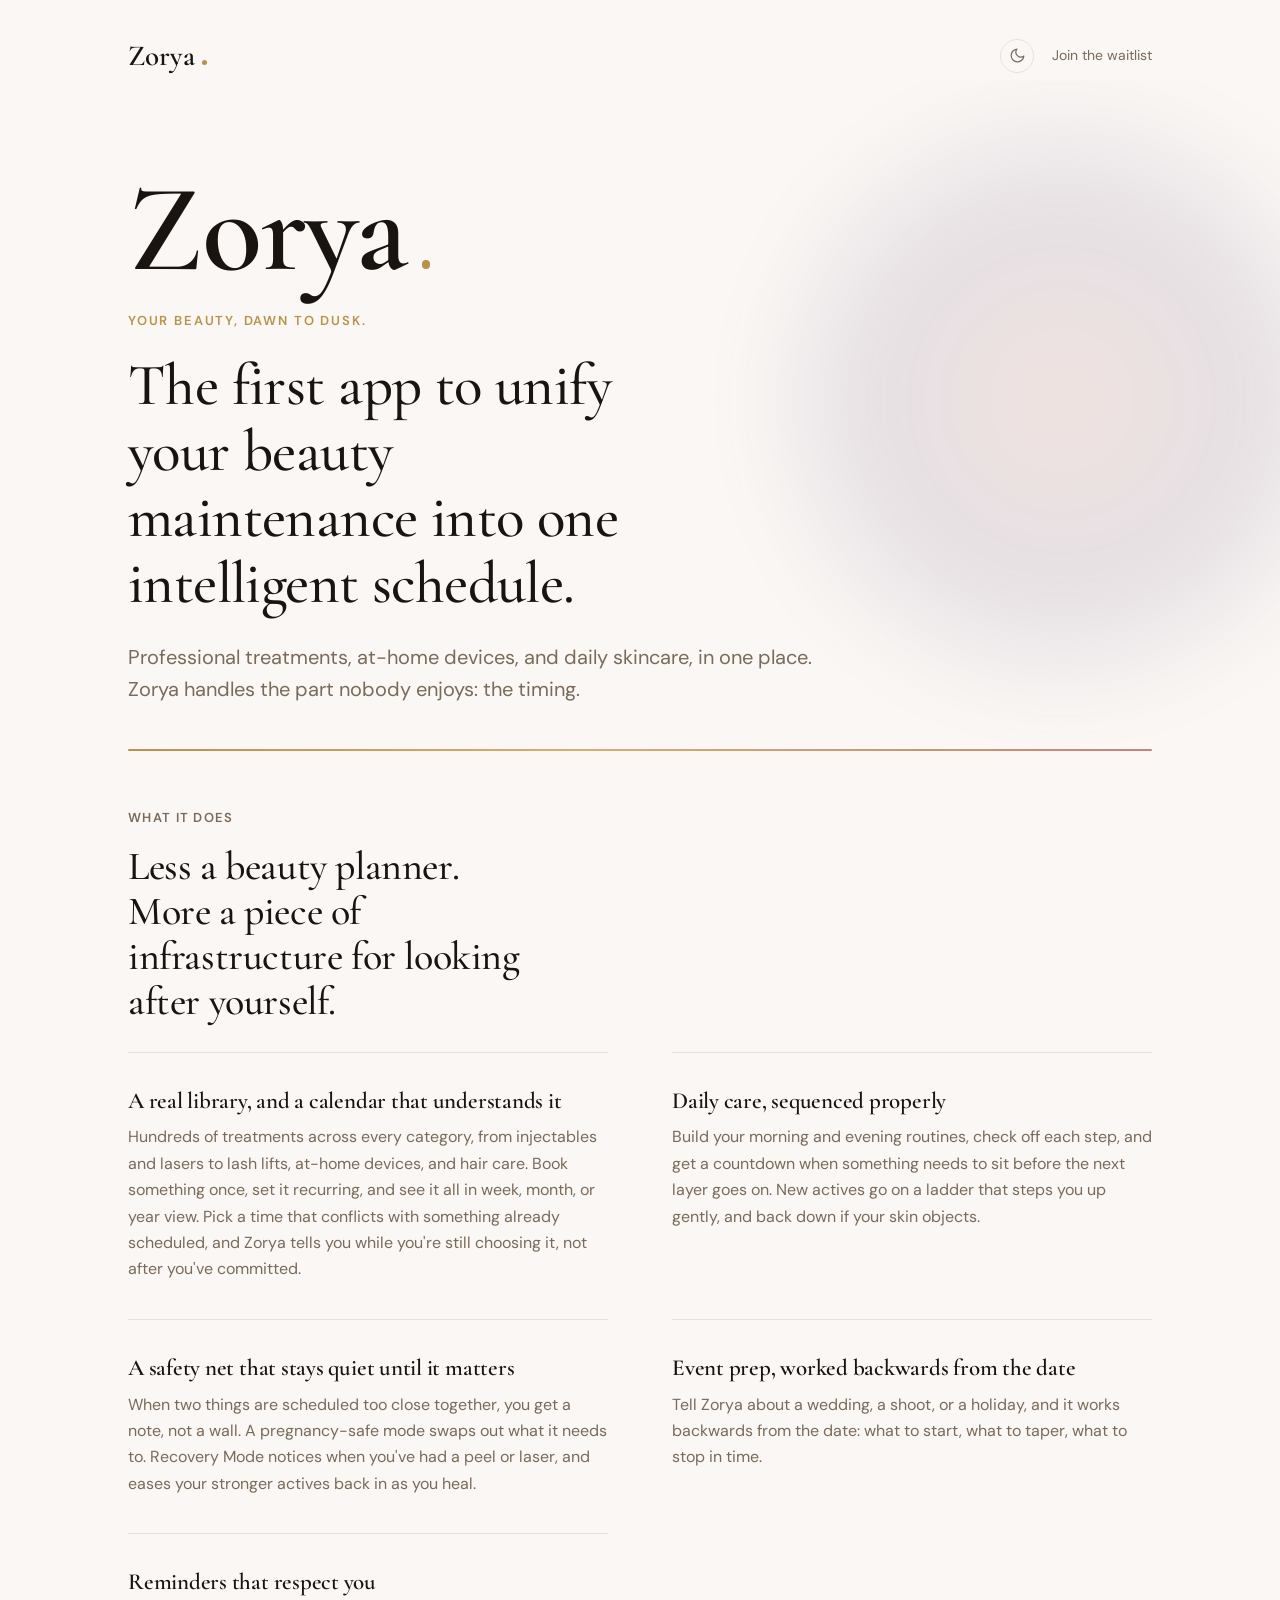
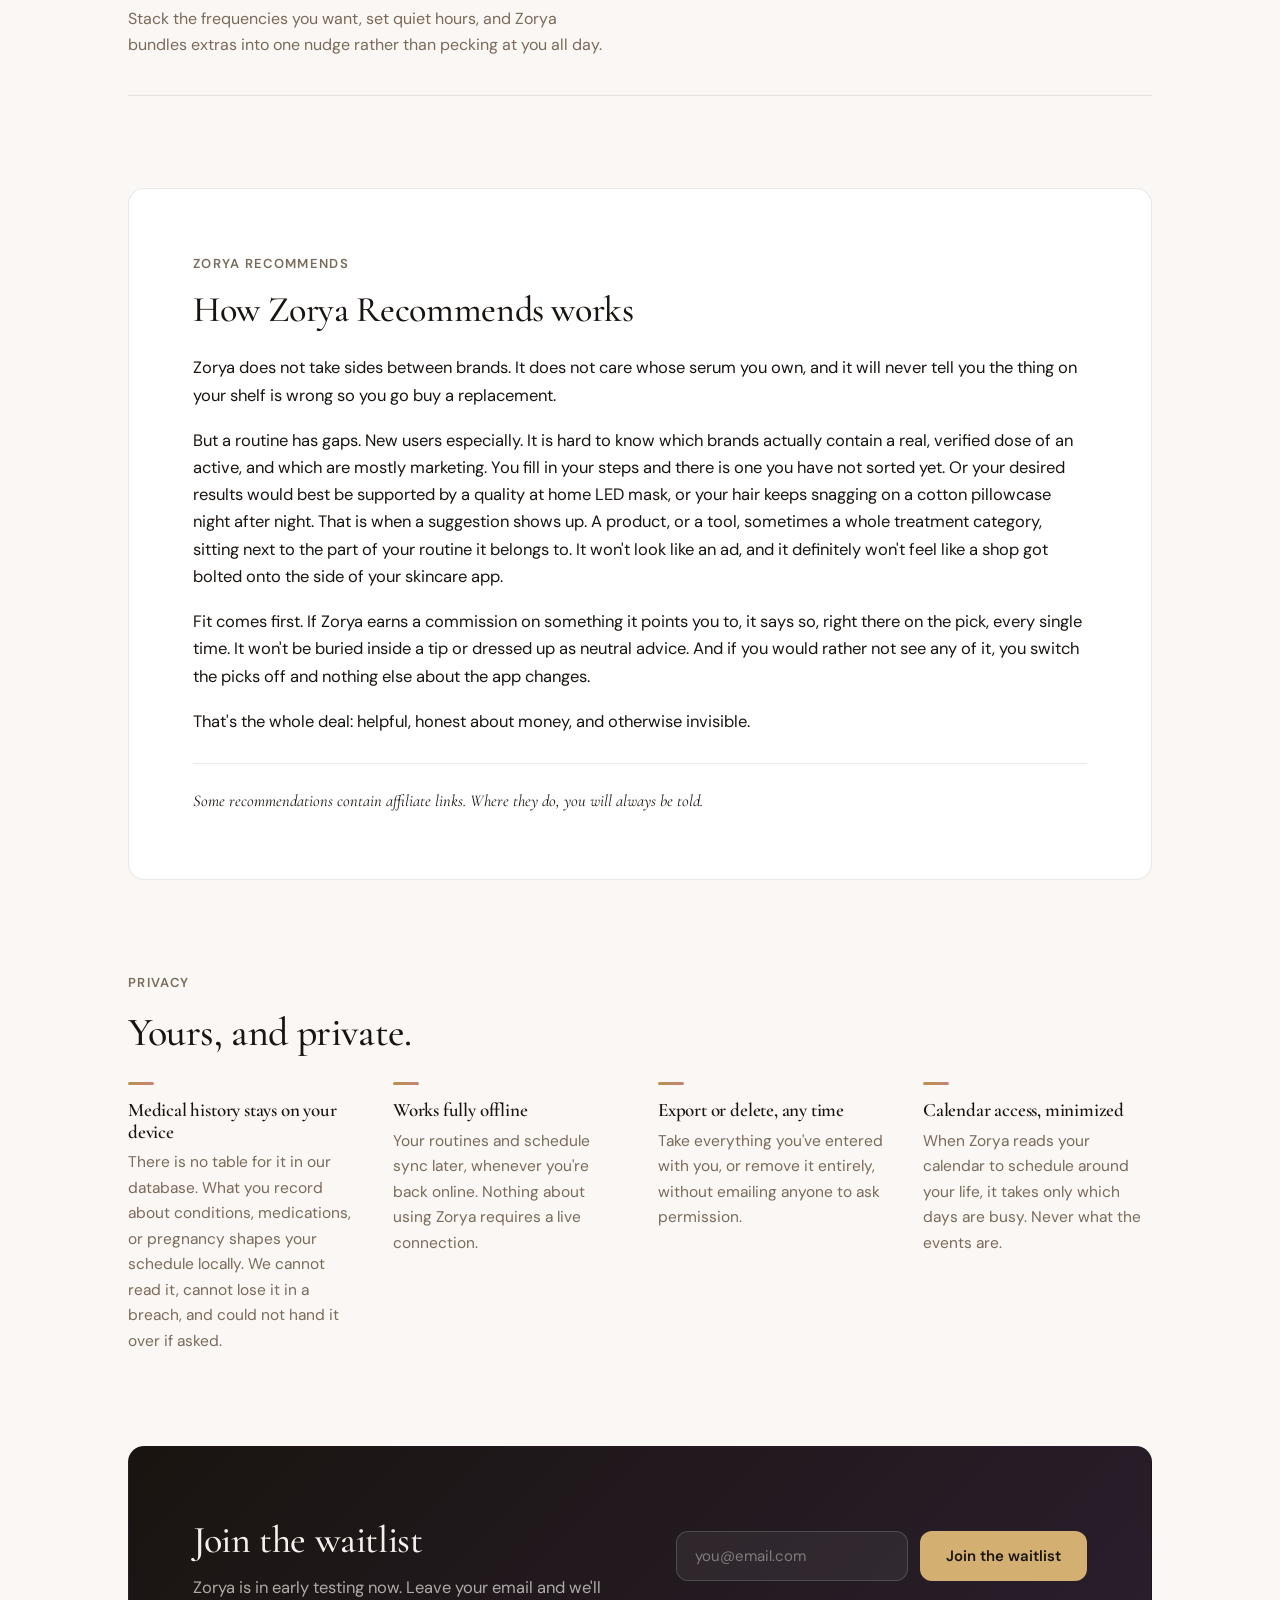
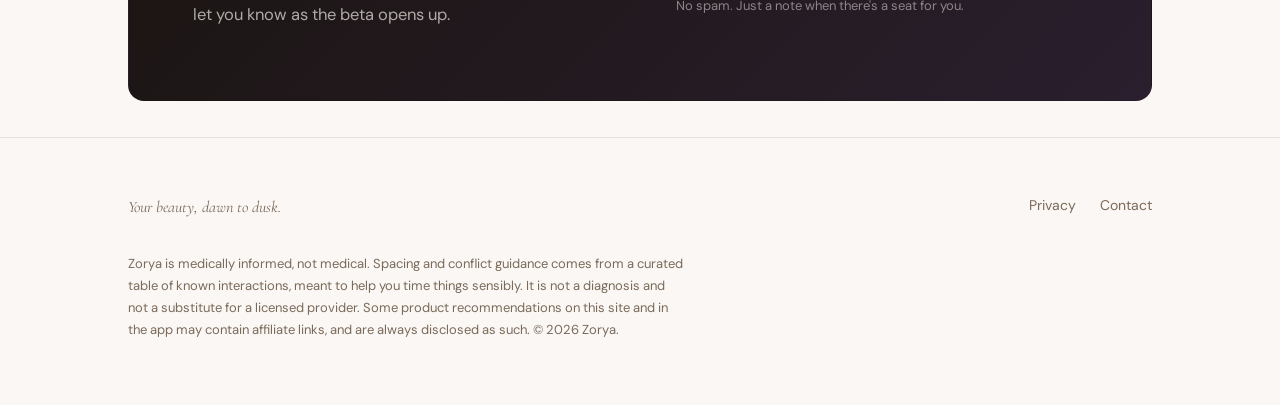
==== commit 307d8b04: "Give the landing page desktop room and tighter section rhythm Widen the layout for desktop, give the" ====
--- a/index.html
+++ b/index.html
@@ -30,6 +30,7 @@
     var s = localStorage.getItem('zorya-theme');
     var d = s || (window.matchMedia('(prefers-color-scheme: dark)').matches ? 'dark' : 'light');
     document.documentElement.setAttribute('data-theme', d);
+    document.documentElement.classList.add('js');
   } catch (e) {
     document.documentElement.setAttribute('data-theme', 'light');
   }
@@ -130,6 +131,9 @@
     margin: 0 auto;
     padding: 0 28px;
   }
+  @media (min-width: 960px) {
+    .wrap { max-width: 1120px; padding: 0 48px; }
+  }
 
   /* ---------- Nav ---------- */
   .nav {
@@ -199,32 +203,60 @@
 
   /* ---------- Hero ---------- */
   .hero {
-    padding: 96px 0 0;
+    position: relative;
+    isolation: isolate;
+    padding: 64px 0 0;
+    overflow: hidden;
+  }
+  /* A slow, low-opacity dawn glow behind the hero. Decorative only. */
+  .hero::before {
+    content: '';
+    position: absolute;
+    z-index: -1;
+    top: 0;
+    right: -8%;
+    width: min(640px, 80vw);
+    height: min(640px, 80vw);
+    border-radius: 50%;
+    background: radial-gradient(circle, var(--rose) 0%, var(--violet) 42%, transparent 70%);
+    opacity: 0.16;
+    filter: blur(36px);
+    pointer-events: none;
   }
   .brandmark {
-    font-size: 13px;
-    letter-spacing: 0.26em;
-    text-transform: uppercase;
-    color: var(--gold);
+    font-family: 'Cormorant Garamond', serif;
+    font-size: clamp(64px, 11vw, 124px);
     font-weight: 600;
-    margin-bottom: 14px;
-    display: block;
+    line-height: 1;
+    letter-spacing: -0.01em;
+    color: var(--text);
+    display: flex;
+    align-items: baseline;
+    gap: 0.12em;
+    margin-bottom: 18px;
+  }
+  .brandmark::after {
+    content: '';
+    width: 0.07em;
+    height: 0.07em;
+    border-radius: 50%;
+    background: var(--gold);
   }
   .eyebrow {
     font-size: 13px;
     letter-spacing: 0.14em;
     text-transform: uppercase;
-    color: var(--muted);
+    color: var(--gold);
     font-weight: 600;
-    margin-bottom: 20px;
+    margin-bottom: 22px;
     display: block;
   }
   .hero h1 {
-    font-size: clamp(38px, 6vw, 58px);
-    max-width: 13ch;
+    font-size: clamp(36px, 6vw, 58px);
+    max-width: 14ch;
   }
   .hero .sub {
-    margin-top: 26px;
+    margin-top: 24px;
     font-size: 19px;
     color: var(--muted);
     max-width: 46ch;
@@ -233,7 +265,7 @@
 
   /* ---------- Signature: dawn-to-dusk thread ---------- */
   .thread {
-    margin-top: 56px;
+    margin-top: 44px;
     height: 2px;
     width: 100%;
     border-radius: 2px;
@@ -255,8 +287,8 @@
   }
 
   /* ---------- Sections ---------- */
-  section { padding: 88px 0; }
-  section.tight { padding: 64px 0; }
+  section { padding: 56px 0; }
+  section.tight { padding: 36px 0; }
 
   .section-label {
     font-size: 13px;
@@ -269,9 +301,9 @@
   }
 
   h2.section-title {
-    font-size: clamp(28px, 4vw, 36px);
-    max-width: 20ch;
-    margin-bottom: 40px;
+    font-size: clamp(28px, 4vw, 40px);
+    max-width: 22ch;
+    margin-bottom: 28px;
   }
 
   /* ---------- Capability list ---------- */
@@ -280,7 +312,7 @@
     flex-direction: column;
   }
   .capability {
-    padding: 32px 0;
+    padding: 24px 0;
     border-top: 1px solid var(--border);
   }
   .capability:last-child { border-bottom: 1px solid var(--border); }
@@ -470,18 +502,83 @@
     max-width: 62ch;
   }
 
+  @media (min-width: 960px) {
+    .hero { padding: 88px 0 0; }
+    .hero h1 { font-size: clamp(44px, 4.6vw, 64px); max-width: 18ch; }
+    .hero .sub { font-size: 20px; max-width: 52ch; }
+    .capabilities {
+      display: grid;
+      grid-template-columns: 1fr 1fr;
+      column-gap: 64px;
+      border-bottom: 1px solid var(--border);
+    }
+    .capability { padding: 36px 0; }
+    .capability:last-child { border-bottom: none; }
+    .privacy-grid { grid-template-columns: repeat(4, 1fr); gap: 36px; }
+    .recommends { padding: 64px; }
+    .recommends h2 { font-size: 36px; }
+    .waitlist {
+      display: grid;
+      grid-template-columns: 1fr 1fr;
+      column-gap: 72px;
+      align-items: center;
+      padding: 72px 64px;
+    }
+    .waitlist h2 { font-size: 38px; }
+    .waitlist form { grid-column: 2; grid-row: 1 / span 2; }
+    .waitlist p.lead { margin-bottom: 0; }
+  }
+
   @media (max-width: 640px) {
     .privacy-grid { grid-template-columns: 1fr; }
     .recommends { padding: 32px 24px; }
     .waitlist { padding: 40px 26px; }
-    section { padding: 64px 0; }
-    .hero { padding: 64px 0 0; }
+    section { padding: 44px 0; }
+    section.tight { padding: 28px 0; }
+    .hero { padding: 48px 0 0; }
+    .thread { margin-top: 36px; }
+  }
+
+  /* Scroll reveal: content is only hidden once JS has run, so no-JS visitors see everything. */
+  .js .reveal {
+    opacity: 0;
+    transform: translateY(14px);
+    transition: opacity 0.9s ease, transform 0.9s ease;
+  }
+  .js .reveal.in {
+    opacity: 1;
+    transform: none;
+  }
+
+  @media (prefers-reduced-motion: no-preference) {
+    .hero .brandmark,
+    .hero .eyebrow,
+    .hero h1,
+    .hero .sub {
+      animation: rise 1s cubic-bezier(0.2, 0.7, 0.2, 1) both;
+    }
+    .hero .eyebrow { animation-delay: 0.12s; }
+    .hero h1 { animation-delay: 0.22s; }
+    .hero .sub { animation-delay: 0.34s; }
+    .hero .thread {
+      animation: rise 1s cubic-bezier(0.2, 0.7, 0.2, 1) 0.46s both, drift 14s linear infinite;
+    }
+    .hero::before { animation: glow-drift 26s ease-in-out infinite alternate; }
+  }
+  @keyframes rise {
+    from { opacity: 0; transform: translateY(16px); }
+    to { opacity: 1; transform: none; }
+  }
+  @keyframes glow-drift {
+    from { transform: translate(0, 0) scale(1); }
+    to { transform: translate(-6%, 8%) scale(1.08); }
   }
 
   @media (prefers-reduced-motion: reduce) {
     .thread { animation: none; }
     html { scroll-behavior: auto; }
     body, .recommends, .waitlist { transition: none; }
+    .js .reveal { opacity: 1; transform: none; transition: none; }
   }
 </style>
 </head>
@@ -690,6 +787,25 @@
   <script>
     document.getElementById('year').textContent = new Date().getFullYear();
 
+    // Gentle fade-up as sections scroll into view. Skipped for reduced motion.
+    (function () {
+      var reduce = window.matchMedia('(prefers-reduced-motion: reduce)').matches;
+      if (reduce || !('IntersectionObserver' in window)) { return; }
+      var blocks = document.querySelectorAll('section .wrap > *');
+      var io = new IntersectionObserver(function (entries) {
+        entries.forEach(function (entry) {
+          if (entry.isIntersecting) {
+            entry.target.classList.add('in');
+            io.unobserve(entry.target);
+          }
+        });
+      }, { rootMargin: '0px 0px -8% 0px', threshold: 0.05 });
+      Array.prototype.forEach.call(blocks, function (el) {
+        el.classList.add('reveal');
+        io.observe(el);
+      });
+    })();
+
     // ---------------------------------------------------------------
     // Waitlist form.
     //
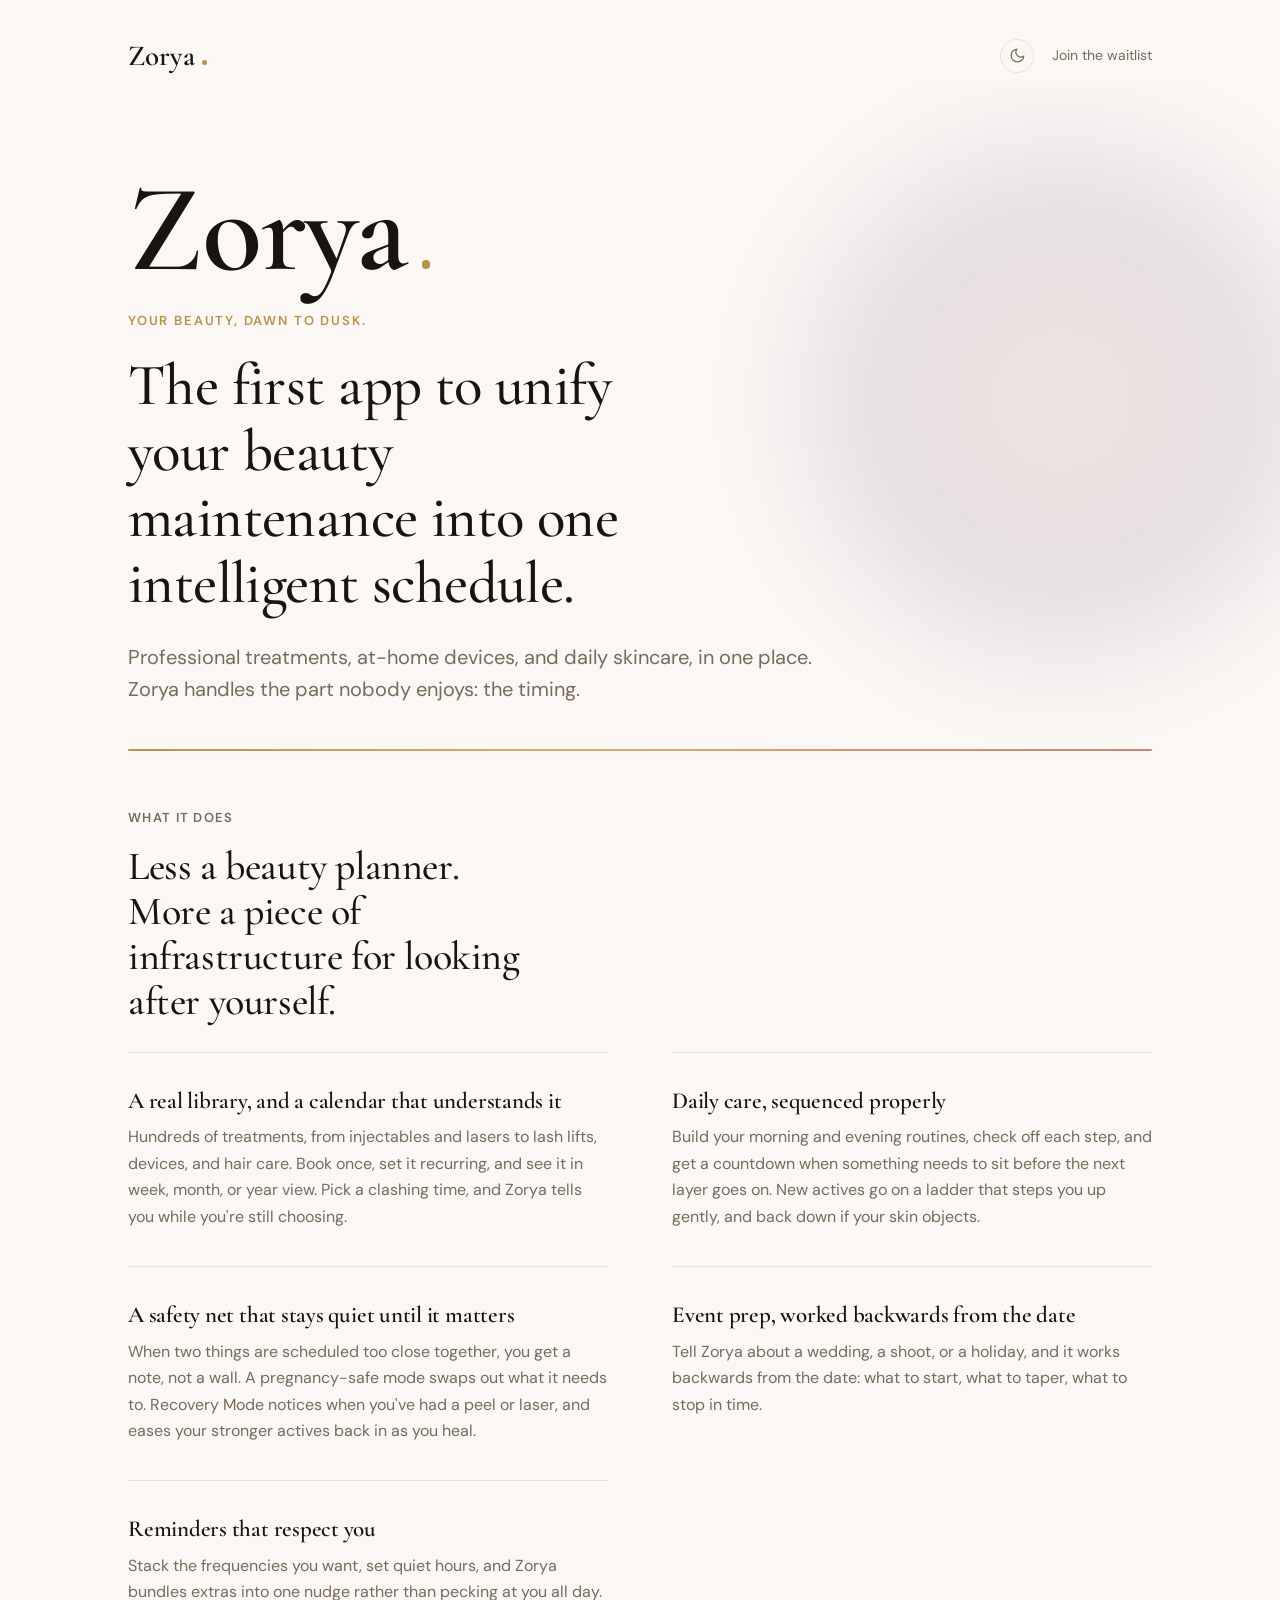
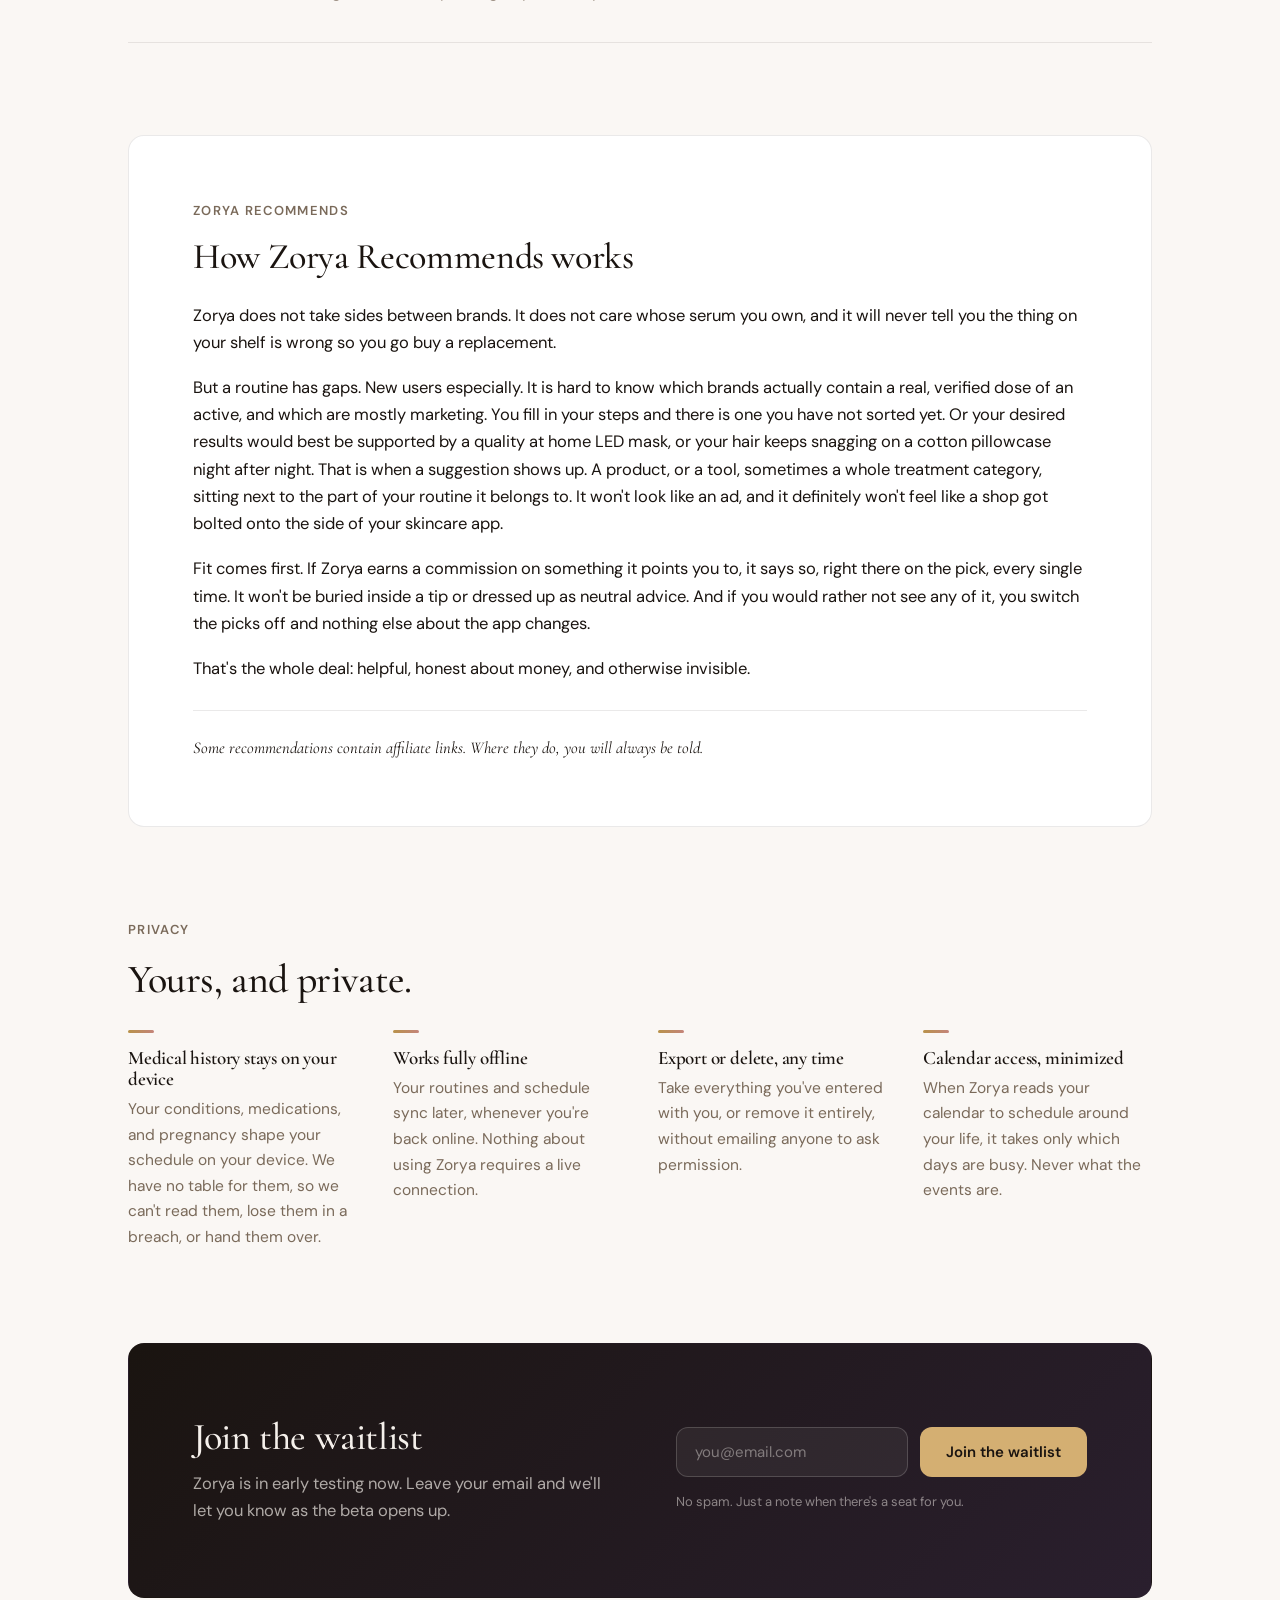
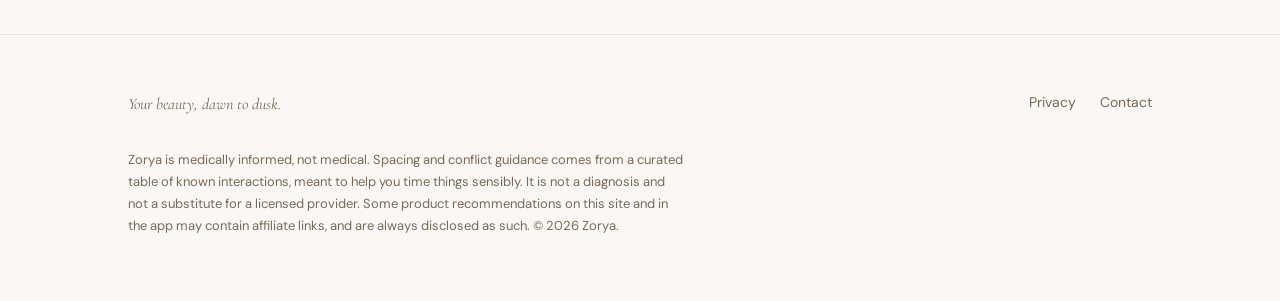
==== commit 94dd7d36: "Trim two long landing page paragraphs to match the other sections Same claims, fewer words, so the t" ====
--- a/index.html
+++ b/index.html
@@ -624,11 +624,10 @@
         <div class="capability">
           <h3>A real library, and a calendar that understands it</h3>
           <p>
-            Hundreds of treatments across every category, from injectables and lasers to
-            lash lifts, at-home devices, and hair care. Book something once, set it
-            recurring, and see it all in week, month, or year view. Pick a time that
-            conflicts with something already scheduled, and Zorya tells you while you're
-            still choosing it, not after you've committed.
+            Hundreds of treatments, from injectables and lasers to lash lifts, devices,
+            and hair care. Book once, set it recurring, and see it in week, month, or
+            year view. Pick a clashing time, and Zorya tells you while you're still
+            choosing.
           </p>
         </div>
         <div class="capability">
@@ -695,9 +694,9 @@
           <span class="mark"></span>
           <h3>Medical history stays on your device</h3>
           <p>
-            There is no table for it in our database. What you record about conditions,
-            medications, or pregnancy shapes your schedule locally. We cannot read it,
-            cannot lose it in a breach, and could not hand it over if asked.
+            Your conditions, medications, and pregnancy shape your schedule on your
+            device. We have no table for them, so we can't read them, lose them in a
+            breach, or hand them over.
           </p>
         </div>
         <div class="privacy-item">
